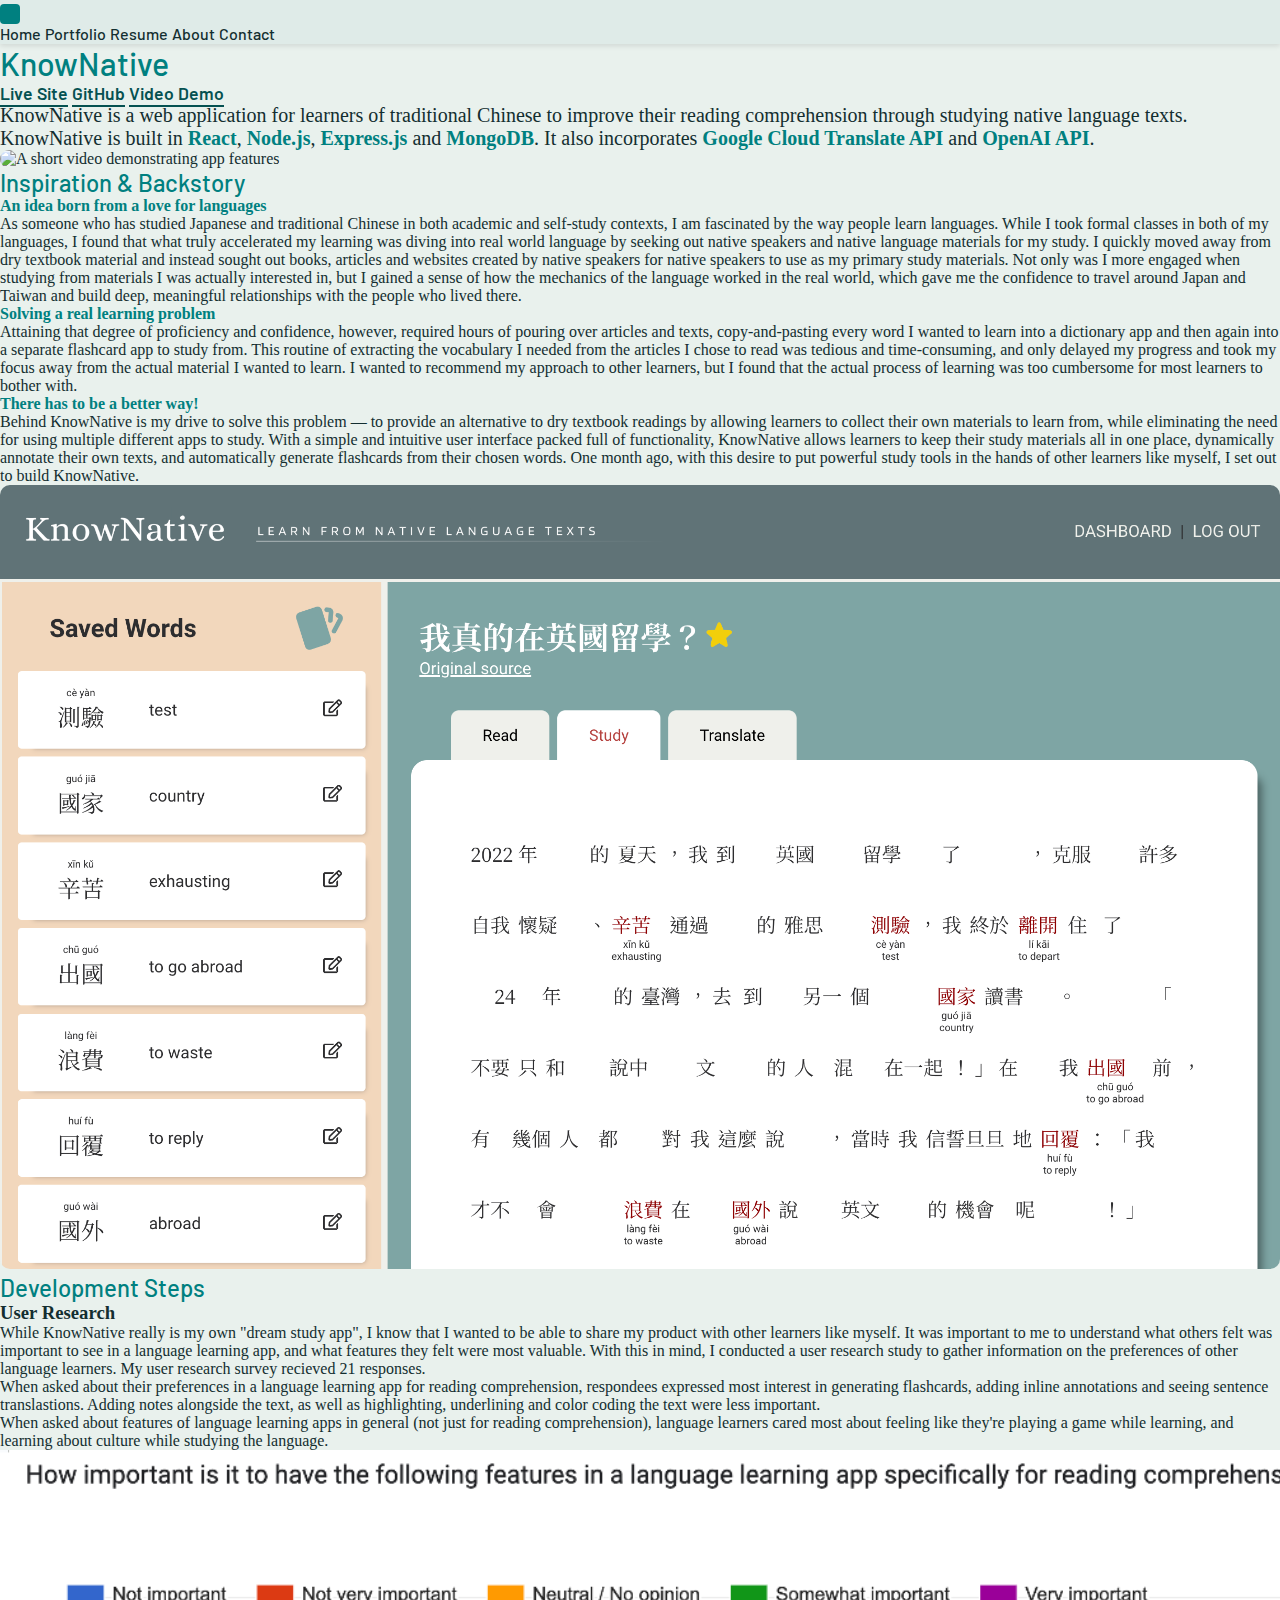
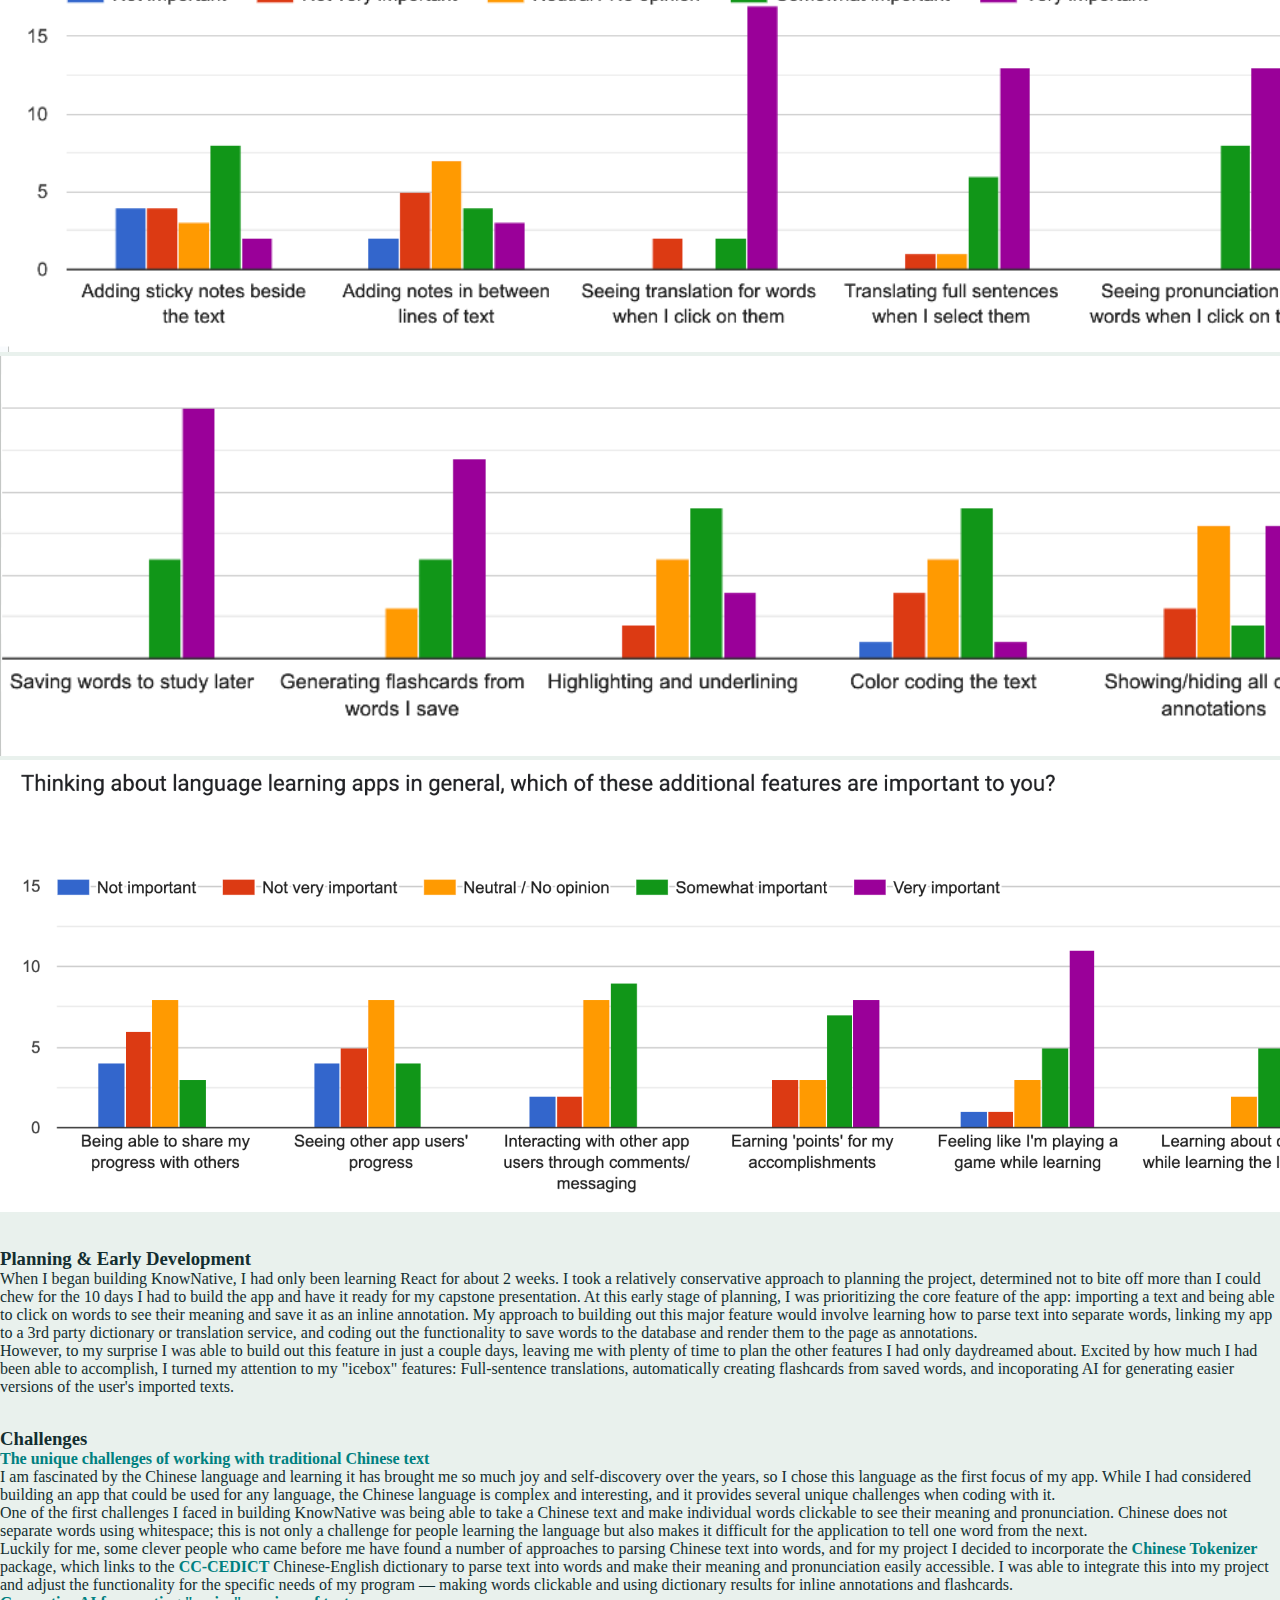
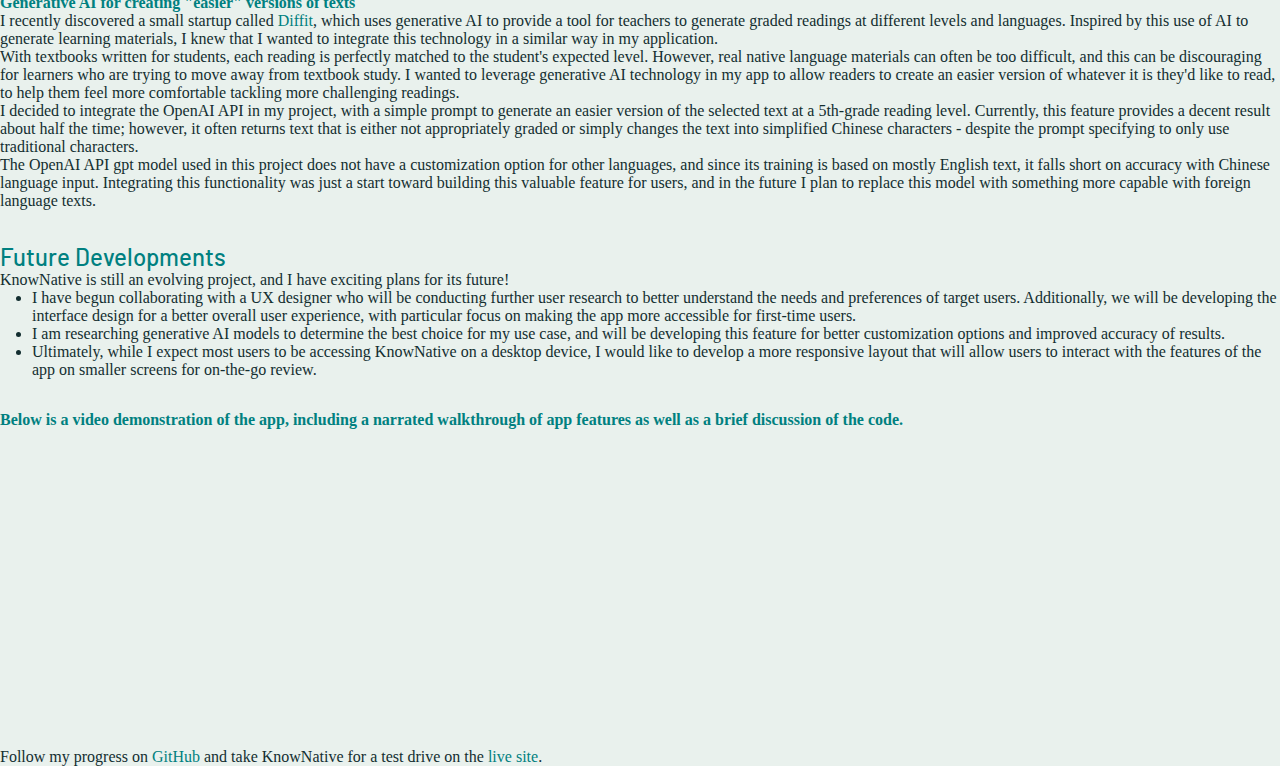
==== knownative.html @ 1bd037de "Add KnowNative page" ====
<!DOCTYPE html>
<html lang="en">
<head>
  <meta charset="UTF-8">
  <meta name="viewport" content="width=device-width, initial-scale=1.0">
  <title>KnowNative</title>
  <link href="https://cdn.jsdelivr.net/npm/bootstrap@5.3.2/dist/css/bootstrap.min.css" rel="stylesheet" integrity="sha384-T3c6CoIi6uLrA9TneNEoa7RxnatzjcDSCmG1MXxSR1GAsXEV/Dwwykc2MPK8M2HN" crossorigin="anonymous">
  <link rel="preconnect" href="https://fonts.googleapis.com">
  <link rel="preconnect" href="https://fonts.gstatic.com" crossorigin>
  <link href="https://fonts.googleapis.com/css2?family=Barlow:ital,wght@0,100;0,200;0,300;0,400;0,500;0,600;0,700;0,800;0,900;1,100;1,200;1,300;1,400;1,500;1,600;1,700;1,800;1,900&display=swap" rel="stylesheet">
  <link rel="stylesheet" href="./styles.css">
  <script defer src="./main.js"></script>

</head>
<body id="top">
  <header>
    <nav class="navbar navbar-expand-md fixed-top">
      <div class="container-fluid">
        <button class="navbar-toggler" type="button" data-bs-toggle="collapse" data-bs-target="#navbarNavAltMarkup" aria-controls="navbarNavAltMarkup" aria-expanded="false" aria-label="Toggle navigation">
          <span class="navbar-toggler-icon"></span>
        </button>
        <div class="collapse navbar-collapse" id="navbarNavAltMarkup">
          <div class="navbar-nav mx-auto">
            <a class="nav-link me-5 heading-font" aria-current="page" href="./index.html">Home</a>
            <a class="nav-link me-5 heading-font" href="./index.html#portfolio">Portfolio</a>
            <a class="nav-link me-5 heading-font" href="./index.html#resume">Resume</a>
            <a class="nav-link me-5 heading-font" href="./index.html#about">About</a>
            <a class="nav-link heading-font" href="./index.html#contact">Contact</a>
          </div>
        </div>
      </div>
    </nav>
  </header>
  <main>
    <section class="project-introduction">
      <div class="container">
        <h1 class="display-3 mb-4 mt-5 pt-5 heading-font">KnowNative</h1>
        <div class="d-flex flex-wrap my-2">
          <a href="https://knownative-730586de0f29.herokuapp.com/" target="_blank" class="portfolio-link heading-font me-4">Live Site</a>
          <a href="https://github.com/AbigailDawson/knownative" target="_blank" class="portfolio-link heading-font me-4">GitHub</a>
          <a href="https://www.youtube.com/watch?v=leRqMQnfa_4" target="_blank" class="portfolio-link heading-font">Video Demo</a>
        </div>
        <p class="lead mt-4">KnowNative is a web application for learners of traditional Chinese to improve their reading comprehension through studying native language texts. KnowNative is built in <span class="accent">React</span>, <span class="accent">Node.js</span>, <span class="accent">Express.js</span> and <span class="accent">MongoDB</span>. It also incorporates <span class="accent">Google Cloud Translate API</span> and <span class="accent">OpenAI API</span>.</p>
        <img src="./assets/kn-runthru.gif" alt="A short video demonstrating app features" class="img-fluid my-4">
      </div>
    </section>
    <section class="inspiration-backstory">
      <div class="container">
        <h2 class="display-4 mb-4 heading-font">Inspiration & Backstory</h2>
        <p><span class="accent">An idea born from a love for languages</span></p>
        <p>As someone who has studied Japanese and traditional Chinese in both academic and self-study contexts, I am fascinated by the way people learn languages. While I took formal classes in both of my languages, I found that what truly accelerated my learning was diving into real world language by seeking out native speakers and native language materials for my study. I quickly moved away from dry textbook material and instead sought out books, articles and websites created by native speakers for native speakers to use as my primary study materials. Not only was I more engaged when studying from materials I was actually interested in, but I gained a sense of how the mechanics of the language worked in the real world, which gave me the confidence to travel around Japan and Taiwan and build deep, meaningful relationships with the people who lived there.</p>
        <p><span class="accent">Solving a real learning problem</span></p>
        <p>Attaining that degree of proficiency and confidence, however, required hours of pouring over articles and texts, copy-and-pasting every word I wanted to learn into a dictionary app and then again into a separate flashcard app to study from. This routine of extracting the vocabulary I needed from the articles I chose to read was tedious and time-consuming, and only delayed my progress and took my focus away from the actual material I wanted to learn. I wanted to recommend my approach to other learners, but I found that the actual process of learning was too cumbersome for most learners to bother with.</p>
        <p><span class="accent">There has to be a better way!</span></p>
        <p>Behind KnowNative is my drive to solve this problem — to provide an alternative to dry textbook readings by allowing learners to collect their own materials to learn from, while eliminating the need for using multiple different apps to study. With a simple and intuitive user interface packed full of functionality, KnowNative allows learners to keep their study materials all in one place, dynamically annotate their own texts, and automatically generate flashcards from their chosen words. One month ago, with this desire to put powerful study tools in the hands of other learners like myself, I set out to build KnowNative.</p>
        <img src="./assets/kn-ss.png" alt="Inspiration Image" class="img-fluid mb-4">
      </div>
    </section>
  
    <section class="development-steps">
      <div class="container">
        <h2 class="display-4 mb-4 heading-font">Development Steps</h2>
        <div class="step">
          <h3>User Research</h3>
          <p>While KnowNative really is my own "dream study app", I know that I wanted to be able to share my product with other learners like myself. It was important to me to understand what others felt was important to see in a language learning app, and what features they felt were most valuable. With this in mind, I conducted a user research study to gather information on the preferences of other language learners. My user research survey recieved 21 responses.</p>
          <p>When asked about their preferences in a language learning app for reading comprehension, respondees expressed most interest in generating flashcards, adding inline annotations and seeing sentence translastions. Adding notes alongside the text, as well as highlighting, underlining and color coding the text were less important.</p>
          <p>When asked about features of language learning apps in general (not just for reading comprehension), language learners cared most about feeling like they're playing a game while learning, and learning about culture while studying the language.</p>
          <img src="./assets/chart1.png" alt="Inspiration Image" class="img-fluid mb-4">
          <img src="./assets/chart2.png" alt="Inspiration Image" class="img-fluid mb-4">
          <img src="./assets/chart3.png" alt="Inspiration Image" class="img-fluid mb-4">
        </div>
        <div class="step">
          <h3>Planning & Early Development</h3>
          <p>When I began building KnowNative, I had only been learning React for about 2 weeks. I took a relatively conservative approach to planning the project, determined not to bite off more than I could chew for the 10 days I had to build the app and have it ready for my capstone presentation. At this early stage of planning, I was prioritizing the core feature of the app: importing a text and being able to click on words to see their meaning and save it as an inline annotation. My approach to building out this major feature would involve learning how to parse text into separate words, linking my app to a 3rd party dictionary or translation service, and coding out the functionality to save words to the database and render them to the page as annotations.</p>
          <p>However, to my surprise I was able to build out this feature in just a couple days, leaving me with plenty of time to plan the other features I had only daydreamed about. Excited by how much I had been able to accomplish, I turned my attention to my "icebox" features: Full-sentence translations, automatically creating flashcards from saved words, and incoporating AI for generating easier versions of the user's imported texts.</p>
        </div>
        <div class="step">
          <h3>Challenges</h3>
          <p><span class="accent">The unique challenges of working with traditional Chinese text</span></p>
          <p>I am fascinated by the Chinese language and learning it has brought me so much joy and self-discovery over the years, so I chose this language as the first focus of my app. While I had considered building an app that could be used for any language, the Chinese language is complex and interesting, and it provides several unique challenges when coding with it.</p>
          <p>One of the first challenges I faced in building KnowNative was being able to take a Chinese text and make individual words clickable to see their meaning and pronunciation. Chinese does not separate words using whitespace; this is not only a challenge for people learning the language but also makes it difficult for the application to tell one word from the next.</p>
          <p>Luckily for me, some clever people who came before me have found a number of approaches to parsing Chinese text into words, and for my project I decided to incorporate the <a href="https://github.com/yishn/chinese-tokenizer"><span class="accent">Chinese Tokenizer</span></a> package, which links to the <a href="https://cc-cedict.org/editor/editor.php"><span class="accent">CC-CEDICT</span></a> Chinese-English dictionary to parse text into words and make their meaning and pronunciation easily accessible. I was able to integrate this into my project and adjust the functionality for the specific needs of my program — making words clickable and using dictionary results for inline annotations and flashcards.</p>
          <p><span class="accent">Generative AI for creating "easier" versions of texts</span></p>
          <p>I recently discovered a small startup called <a href="https://beta.diffit.me/#topic">Diffit</a>, which uses generative AI to provide a tool for teachers to generate graded readings at different  levels and languages. Inspired by this use of AI to generate learning materials, I knew that I wanted to integrate this technology in a similar way in my application. 
          <p>With textbooks written for students, each reading is perfectly matched to the student's expected level. However, real native language materials can often be too difficult, and this can be discouraging for learners who are trying to move away from textbook study. I wanted to leverage generative AI technology in my app to allow readers to create an easier version of whatever it is they'd like to read, to help them feel more comfortable tackling more challenging readings.</p>
          <p>I decided to integrate the OpenAI API in my project, with a simple prompt to generate an easier version of the selected text at a 5th-grade reading level. Currently, this feature provides a decent result about half the time; however, it often returns text that is either not appropriately graded or simply changes the text into simplified Chinese characters - despite the prompt specifying to only use traditional characters.</p>
          <p>The OpenAI API gpt model used in this project does not have a customization option for other languages, and since its training is based on mostly English text, it falls short on accuracy with Chinese language input. Integrating this functionality was just a start toward building this valuable feature for users, and in the future I plan to replace this model with something more capable with foreign language texts.</p>
        </div>
      </div>
    </section>
  
    <section class="future-developments">
      <div class="container">
        <h2 class="display-4 mb-4 heading-font">Future Developments</h2>
        <p>KnowNative is still an evolving project, and I have exciting plans for its future!</p>
        <ul>
          <li>I have begun collaborating with a UX designer who will be conducting further user research to better understand the needs and preferences of target users. Additionally, we will be developing the interface design for a better overall user experience, with particular focus on making the app more accessible for first-time users.</li>
          <li>I am researching generative AI models to determine the best choice for my use case, and will be developing this feature for better customization options and improved accuracy of results.</li>
          <li>Ultimately, while I expect most users to be accessing KnowNative on a desktop device, I would like to develop a more responsive layout that will allow users to interact with the features of the app on smaller screens for on-the-go review.</li>
        </ul>
        <div class="video-demo">
          <p><span class="accent">Below is a video demonstration of the app, including a narrated walkthrough of app features as well as a brief discussion of the code.</span></p>
          <iframe width="560" height="315" src="https://www.youtube.com/embed/leRqMQnfa_4?si=yg1Haw7q2U61CNLZ" title="YouTube video player" frameborder="0" allow="accelerometer; autoplay; clipboard-write; encrypted-media; gyroscope; picture-in-picture; web-share" allowfullscreen></iframe>        
        </div>

        <p>Follow my progress on <a href="https://github.com/AbigailDawson/knownative" target="_blank">GitHub</a> and take KnowNative for a test drive on the <a href="https://knownative-730586de0f29.herokuapp.com/" target="_blank">live site</a>.</p>
      </div>
    </section>
  </main>
  <script src="https://cdn.jsdelivr.net/npm/@popperjs/core@2.11.8/dist/umd/popper.min.js" integrity="sha384-I7E8VVD/ismYTF4hNIPjVp/Zjvgyol6VFvRkX/vR+Vc4jQkC+hVqc2pM8ODewa9r" crossorigin="anonymous"></script>
  <script src="https://cdn.jsdelivr.net/npm/bootstrap@5.3.2/dist/js/bootstrap.min.js" integrity="sha384-BBtl+eGJRgqQAUMxJ7pMwbEyER4l1g+O15P+16Ep7Q9Q+zqX6gSbd85u4mG4QzX+" crossorigin="anonymous"></script>
</body>
</html>
---- styles.css ----
* {
  box-sizing: border-box;
  margin: 0;
  padding: 0;
}

:root {
  --bg: #e9f1ed;
  --text: #132e30;
  --accent: #008080;
  --btn-text: #C7D1CC;
  --btn: #055151;
  --section1: #d1e3e6;
  --section2: #dfebe8;
  --light: #ecf2f1;
}

body .featured-project,
body .portfolio,
body .resume,
body .about {
  padding: 8vmin 0 16vmin 0;
}

a {
  text-decoration: none;
  color: var(--accent);
}

.heading-font {
  font-family: "Barlow", sans-serif;
  font-weight: 500;
  font-style: normal;
}

.accent {
  color: var(--accent);
  font-weight: 600;
}

body {
  background-color: var(--bg);
  color: var(--text);
}

.navbar {
  background-color: var(--section2);
  box-shadow: 0px 2px 5px rgba(0, 0, 0, 0.1);
}

.nav-link {
  color: var(--text);
  transition: color 200ms ease-in-out;
}

.navbar-nav .nav-link.active {
  color: var(--accent);
}

.navbar-nav .nav-link:hover {
  color: var(--accent);
}

/* hero section */

.hero {
  height: 100vh;
  margin-top: 16vmin;
}

.hero-btn {
  font-size: 1.5rem;
  border-bottom: 2px solid var(--btn);
  transition: transform 200ms ease-in-out;
}

.hero-btn:hover {
  transform: scaleX(1.1);
}

.bio-card {
  border: none;
}

.social-icons {
  border-top: 4px solid black;
  padding: 2vmin;
}

.social-icon {
  margin: 0;
  padding: 0;
  height: 10vmin;
  transition: transform 200ms ease-in-out;
}

.social-icon:hover {
  transform: scale(1.1);
}

.bio-text {
  text-align: left;
}

/* featured project section */

.featured-project,
.resume,
.contact {
  background-color: var(--section1);
}

.kn-btn {
  display: flex;
  align-items: center;
  justify-content: center;
  font-size: 1.4rem;
}

.portfolio-link {
  align-self: center;
  color: var(--btn);
  font-weight: 600;
  padding-bottom: .1vmin;
  font-size: 1.1rem;
  border-bottom: 2px solid var(--btn);
  transition: transform 200ms ease-in-out;
}

.portfolio-link:hover {
  transform: scaleX(1.1);
  border-bottom: 2px solid var(--accent);
}

.tech-tags {
  display: flex;
  flex-wrap: wrap;
  gap: 5px;
}

.tech-tag {
  background-color: #eee;
  box-shadow: 4px 5px 10px -9px rgba(0,0,0,0.75);
  border-radius: 3px;
  padding: 5px 8px;
  font-size: .8rem;
}

/* portfolio section */

.portfolio,
.about {
  background-color: var(--section2);
}

.portfolio-card {
  position: relative;
  overflow: hidden;
  box-shadow: 4px 4px 11px -8px rgba(0,0,0,0.9);
  border: none;
  transition: transform 0.3s ease-in-out;
}

.portfolio-card:hover {
  transform: scale(1.05);
  cursor: pointer
}

.portfolio-card img {
  transition: transform 0.3s ease-in-out;
}

/* .portfolio-card:hover img, 
.portfolio-card:hover .card-body {
  filter: brightness(30%);
}

.overlay {
  position: absolute;
  top: 50%;
  left: 50%;
  transform: translate(-50%, -50%);
  opacity: 0;
  transition: opacity 0.3s ease-in-out;
}

.see-more-btn {
  margin-bottom: 5vmin;
  font-size: 1.2rem;
  background-color: transparent;
  color: white;
  border: none;
  outline: none;
  border-radius: 8px;
}

.see-more-btn:hover {
  background-color: transparent;
}

.portfolio-card:hover .overlay {
  opacity: 1;
} */

.card-body {
  background-color: var(--light);
}

.card-body > h6 {
  font-size: 1.2rem;
  margin-bottom: 2vmin;
}

/* resume section */
.job-card {
  background-color: var(--light);
  border: 1px solid #dee2e6;
  border-radius: 8px;
  padding: 20px;
  margin-bottom: 20px;
}

.job-title {
  color: var(--btn);
  font-weight: bold;
}

.company-name {
  color: #495057;
}

.job-duration {
  color: #6c757d;
}

.job-description {
  margin-top: 10px;
}

/* about section */

.about-img {
  margin: 0 auto;
  width: 100%;
  height: 50vmin;
  object-fit: cover; 
  border-radius: 2rem;
  overflow: hidden; 
  max-width: 80%; 
}

.image-grid {
  display: grid;
  grid-template-columns: repeat(4, 1fr);
  gap: 10px;
}  

.image-grid img {
  width: 100%;
  height: auto;
  border-radius: 8px;
}

.sub-heading {
  color: var(--btn);
  font-size: 1.2rem;
  font-weight: bold;
  margin-top: 20px;
}

/* contact section */
.contact-section {
  display: flex;
  flex-direction: column;
  justify-content: flex-start;
  align-items: center;
  padding-left: 0;
  padding-right: 0;
}

.contact-links {
  margin-top: 20px;
}

.contact-links > a {
  color: var(--btn);
  font-size: 2.3vmin;
  transition: transform 200ms ease-in-out;
}

.contact-links > a:hover {
  font-size: 1.2rem;
  transform: scale(1.1);
}

/* contact form */
form {
  display: flex;
  flex-direction: column;
  text-align: left;
  width: 60%;
}

label {
  margin-bottom: 8px;
}

input, textarea {
  padding: 10px;
  margin-bottom: 20px;
  border: 1px solid #ccc;
  border-radius: 4px;
  font-size: 16px;
}

button {
  padding: 10px;
  background-color: #008080;
  color: #fff;
  border: none;
  border-radius: 4px;
  cursor: pointer;
  font-size: 16px;
}

button:hover {
  background-color: #006666;
}

/* md screens and up */
@media (min-width: 768px) {


  .social-icon {
    height: 8vmin;
  }

  .bio-img {
    width: 35vmin;
  }
}

/* knownative */
.display-3,
.display-4 {
  color: var(--accent);
}

.project-introduction img {
  border-radius: 10px;
  max-width: 100%;
}

.lead {
  font-size: 1.25rem;
}

.inspiration-backstory img {
  border-radius: 10px;
  max-width: 100%;
}

.development-steps .step {
  margin-bottom: 2rem;
}

.future-developments ul {
  list-style-type: disc;
  margin-left: 2rem;
}

.video-demo {
  margin-top: 2rem;
}

.btn {
  background-color: var(--btn);
  color: var(--btn-text);
  padding: 0.5rem 1rem;
  border-radius: 5px;
  transition: background-color 200ms ease-in-out;
}

.btn:hover {
  background-color: var(--accent);
}

/* sm screens */
@media (max-width: 768px) {

  .social-icons {
    border: none;
    position: absolute;
    right: 0;
    top: -7px;
  }

  .social-icon {
    height: 8vmin;
  }

  .bio-img {
    position: absolute;
    visibility: hidden;
  }
}

/* xs screens */
@media (max-width: 576px) {

}
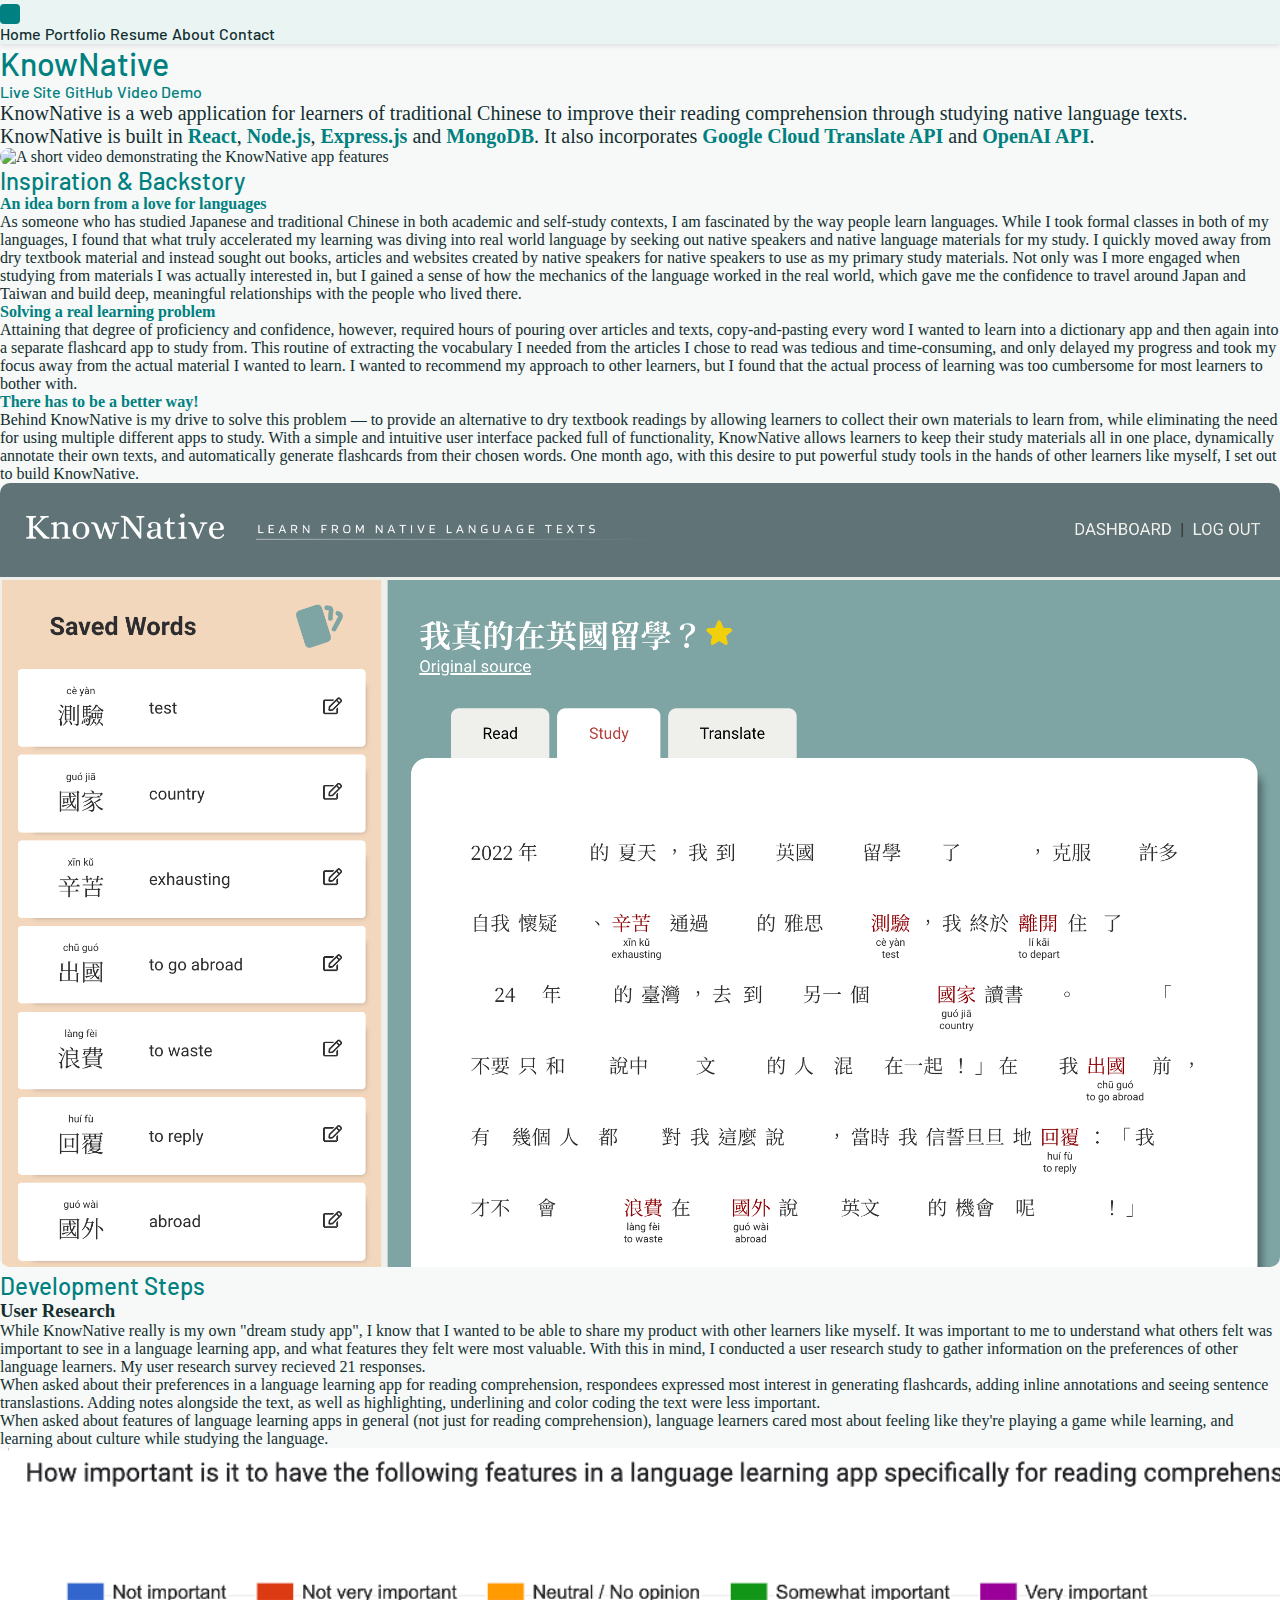
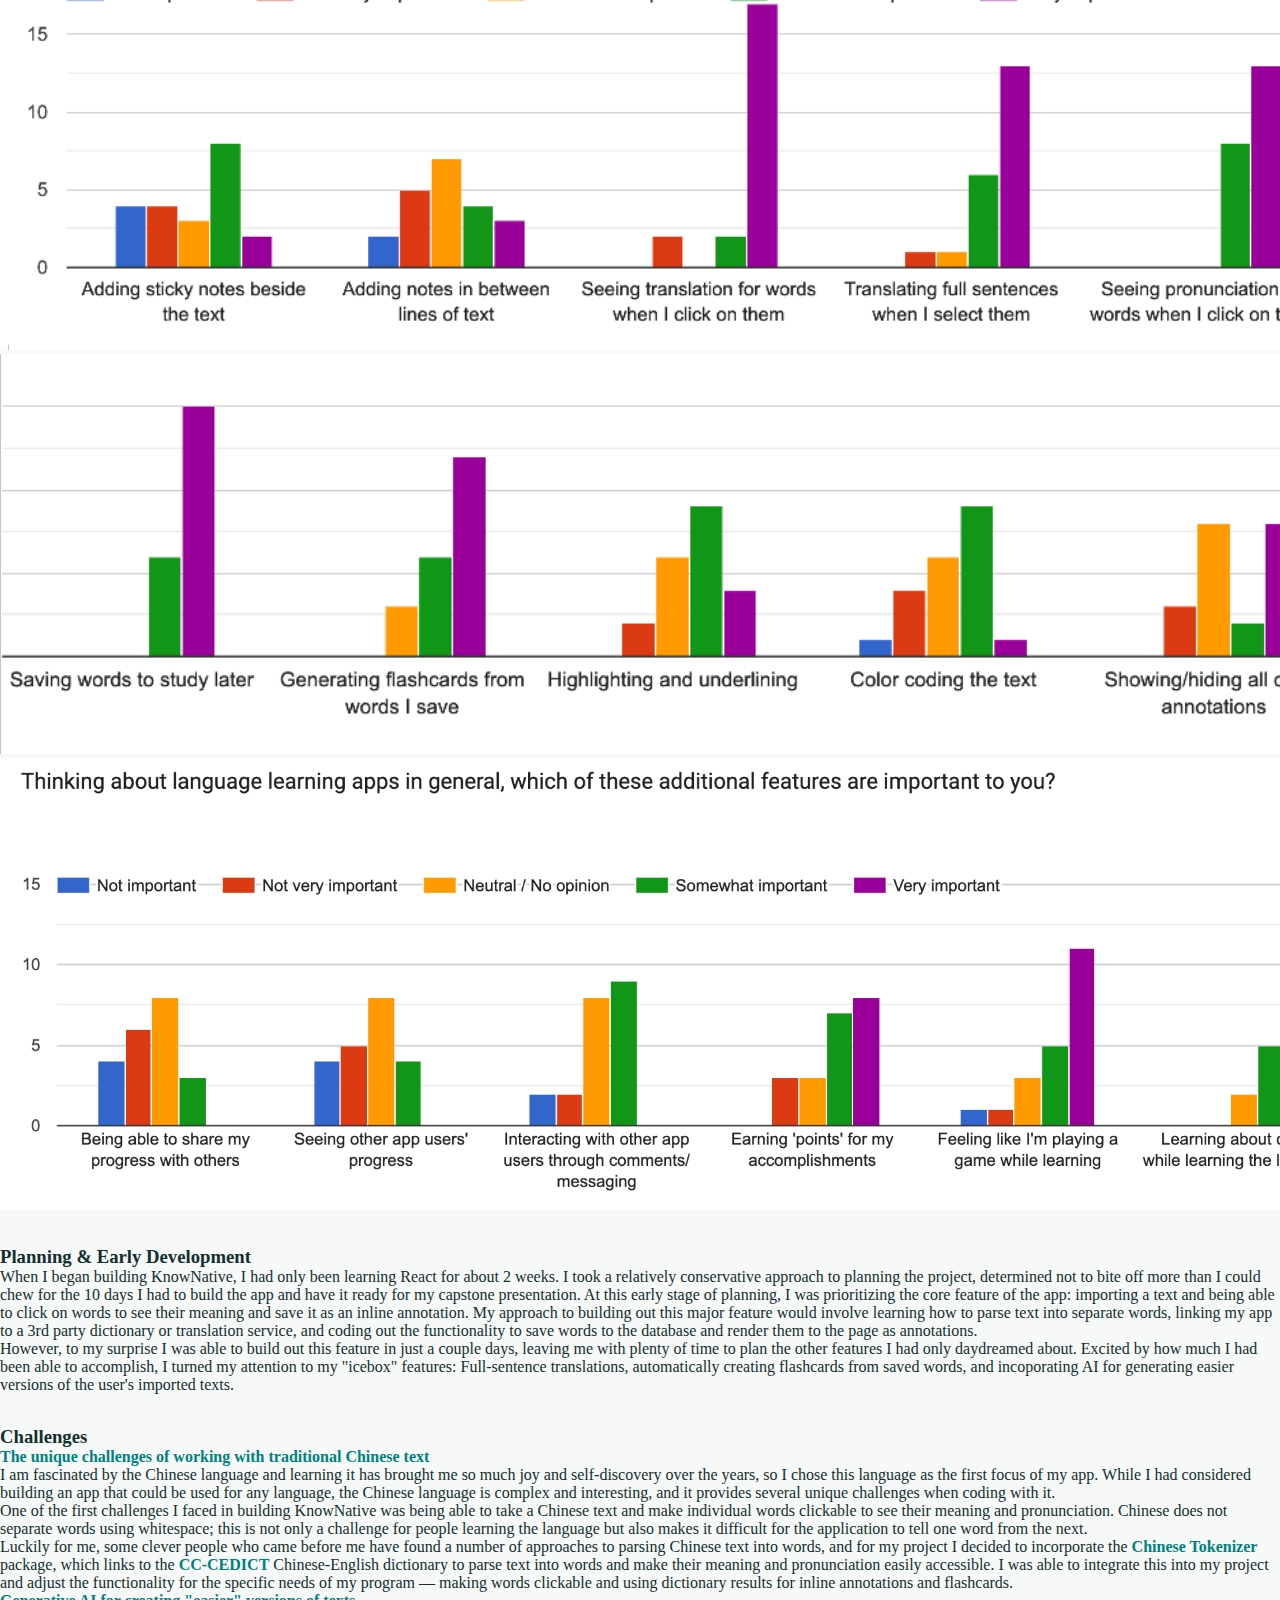
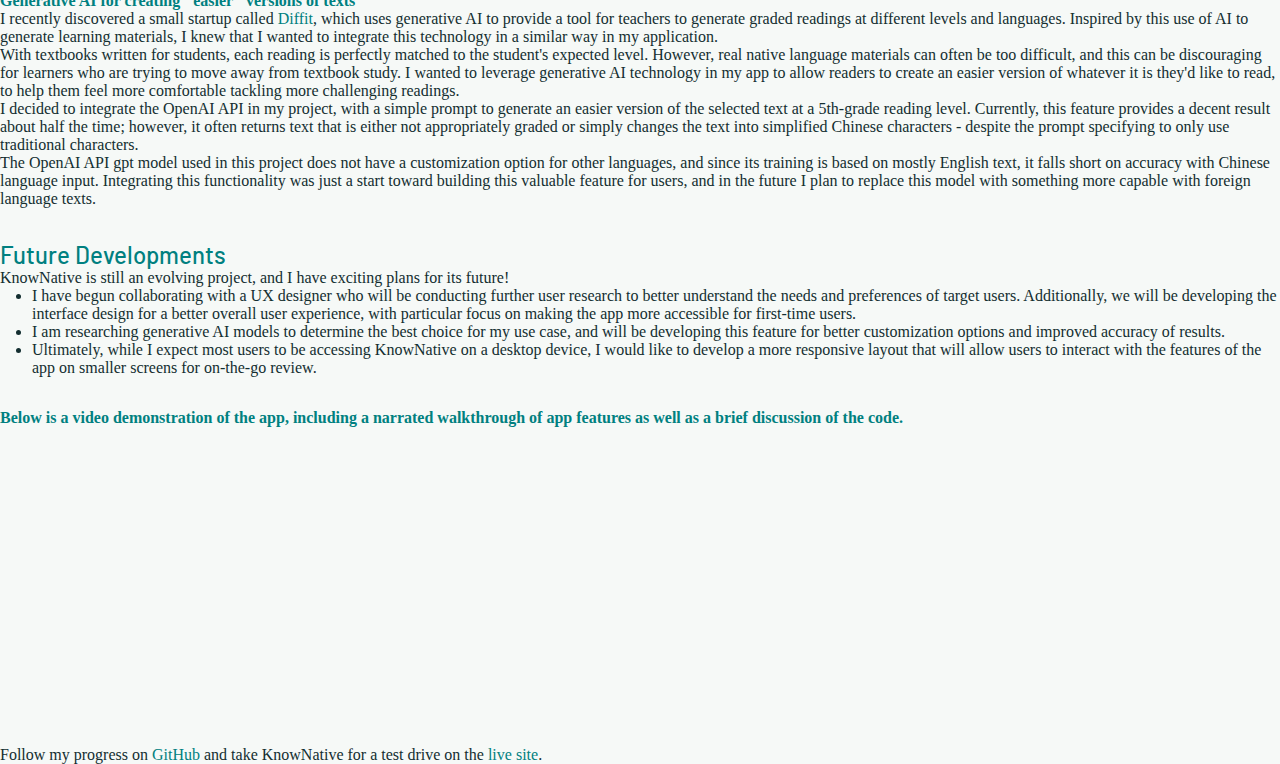
==== commit d16c6b97: "Add favicon, alt text on images and minor updates to text" ====
--- a/knownative.html
+++ b/knownative.html
@@ -41,7 +41,7 @@
           <a href="https://www.youtube.com/watch?v=leRqMQnfa_4" target="_blank" class="portfolio-link heading-font">Video Demo</a>
         </div>
         <p class="lead mt-4">KnowNative is a web application for learners of traditional Chinese to improve their reading comprehension through studying native language texts. KnowNative is built in <span class="accent">React</span>, <span class="accent">Node.js</span>, <span class="accent">Express.js</span> and <span class="accent">MongoDB</span>. It also incorporates <span class="accent">Google Cloud Translate API</span> and <span class="accent">OpenAI API</span>.</p>
-        <img src="./assets/kn-runthru.gif" alt="A short video demonstrating app features" class="img-fluid my-4">
+        <img src="./assets/kn-runthru.gif" alt="A short video demonstrating the KnowNative app features" class="img-fluid my-4">
       </div>
     </section>
     <section class="inspiration-backstory">
@@ -53,7 +53,7 @@
         <p>Attaining that degree of proficiency and confidence, however, required hours of pouring over articles and texts, copy-and-pasting every word I wanted to learn into a dictionary app and then again into a separate flashcard app to study from. This routine of extracting the vocabulary I needed from the articles I chose to read was tedious and time-consuming, and only delayed my progress and took my focus away from the actual material I wanted to learn. I wanted to recommend my approach to other learners, but I found that the actual process of learning was too cumbersome for most learners to bother with.</p>
         <p><span class="accent">There has to be a better way!</span></p>
         <p>Behind KnowNative is my drive to solve this problem — to provide an alternative to dry textbook readings by allowing learners to collect their own materials to learn from, while eliminating the need for using multiple different apps to study. With a simple and intuitive user interface packed full of functionality, KnowNative allows learners to keep their study materials all in one place, dynamically annotate their own texts, and automatically generate flashcards from their chosen words. One month ago, with this desire to put powerful study tools in the hands of other learners like myself, I set out to build KnowNative.</p>
-        <img src="./assets/kn-ss.png" alt="Inspiration Image" class="img-fluid mb-4">
+        <img src="./assets/kn-ss.png" alt="A screenshot of the KnowNative app" class="img-fluid mb-4">
       </div>
     </section>
   
@@ -65,9 +65,9 @@
           <p>While KnowNative really is my own "dream study app", I know that I wanted to be able to share my product with other learners like myself. It was important to me to understand what others felt was important to see in a language learning app, and what features they felt were most valuable. With this in mind, I conducted a user research study to gather information on the preferences of other language learners. My user research survey recieved 21 responses.</p>
           <p>When asked about their preferences in a language learning app for reading comprehension, respondees expressed most interest in generating flashcards, adding inline annotations and seeing sentence translastions. Adding notes alongside the text, as well as highlighting, underlining and color coding the text were less important.</p>
           <p>When asked about features of language learning apps in general (not just for reading comprehension), language learners cared most about feeling like they're playing a game while learning, and learning about culture while studying the language.</p>
-          <img src="./assets/chart1.png" alt="Inspiration Image" class="img-fluid mb-4">
-          <img src="./assets/chart2.png" alt="Inspiration Image" class="img-fluid mb-4">
-          <img src="./assets/chart3.png" alt="Inspiration Image" class="img-fluid mb-4">
+          <img src="./assets/chart1.png" alt="A screenshot showing graphs of results from the user research survey" class="img-fluid mb-4">
+          <img src="./assets/chart2.png" alt="A screenshot showing graphs of results from the user research survey" class="img-fluid mb-4">
+          <img src="./assets/chart3.png" alt="A screenshot showing graphs of results from the user research survey" class="img-fluid mb-4">
         </div>
         <div class="step">
           <h3>Planning & Early Development</h3>
--- a/styles.css
+++ b/styles.css
@@ -5,13 +5,13 @@
 }
 
 :root {
-  --bg: #e9f1ed;
+  --bg: #f6f9f7;
   --text: #132e30;
   --accent: #008080;
   --btn-text: #C7D1CC;
   --btn: #055151;
-  --section1: #d1e3e6;
-  --section2: #dfebe8;
+  --section1: #d5e5e7;
+  --section2: #eaf5f3;
   --light: #ecf2f1;
 }
 
@@ -44,6 +44,7 @@
 }
 
 .navbar {
+  z-index: 1;
   background-color: var(--section2);
   box-shadow: 0px 2px 5px rgba(0, 0, 0, 0.1);
 }
@@ -70,12 +71,23 @@
 
 .hero-btn {
   font-size: 1.5rem;
-  border-bottom: 2px solid var(--btn);
-  transition: transform 200ms ease-in-out;
+  padding: 10px 20px;
+  border: none;
+  background: linear-gradient(to bottom, var(--light), var(--section1));
+  box-shadow: 0 0 5px rgba(0, 0, 0, 0.3);
+  border-radius: 5px;
+  transition: all 200ms ease-in-out;
 }
 
 .hero-btn:hover {
-  transform: scaleX(1.1);
+  cursor: pointer;
+  transform: scale(1.05);
+  border-bottom: 5px solid var(--btn-highlight);
+}
+
+.bio-img {
+  border: 3px solid var(--accent);
+  border-radius: 50%;
 }
 
 .bio-card {
@@ -83,14 +95,13 @@
 }
 
 .social-icons {
-  border-top: 4px solid black;
   padding: 2vmin;
 }
 
 .social-icon {
   margin: 0;
   padding: 0;
-  height: 10vmin;
+  height: 12vmin;
   transition: transform 200ms ease-in-out;
 }
 
@@ -110,26 +121,22 @@
   background-color: var(--section1);
 }
 
-.kn-btn {
-  display: flex;
-  align-items: center;
-  justify-content: center;
-  font-size: 1.4rem;
-}
-
-.portfolio-link {
-  align-self: center;
-  color: var(--btn);
+.read-more-link {
+  color: var(--accent);
   font-weight: 600;
-  padding-bottom: .1vmin;
-  font-size: 1.1rem;
-  border-bottom: 2px solid var(--btn);
-  transition: transform 200ms ease-in-out;
-}
-
-.portfolio-link:hover {
-  transform: scaleX(1.1);
-  border-bottom: 2px solid var(--accent);
+  font-size: 1.2rem;
+  transition: color 200ms ease-in-out, transform 200ms ease-in-out;
+  text-decoration: underline;
+}
+
+.read-more-link:hover {
+  color: var(--btn);
+  transform: scale(1.03);
+}
+
+.portfolio-btn {
+  font-weight: 600;
+  font-size: 1rem;
 }
 
 .tech-tags {
@@ -139,7 +146,7 @@
 }
 
 .tech-tag {
-  background-color: #eee;
+  background-color: white;
   box-shadow: 4px 5px 10px -9px rgba(0,0,0,0.75);
   border-radius: 3px;
   padding: 5px 8px;
@@ -212,6 +219,15 @@
 }
 
 /* resume section */
+
+.download-btn {
+  transition: transform 200ms ease-in-out;
+}
+
+.download-btn:hover {
+  transform: scale(1.05);
+}
+
 .job-card {
   background-color: var(--light);
   border: 1px solid #dee2e6;
@@ -235,6 +251,36 @@
 
 .job-description {
   margin-top: 10px;
+}
+
+.education {
+  margin-top: 40px;
+}
+
+.education-title {
+  color: var(--btn);
+  font-weight: bold;
+}
+
+.education-card {
+  background-color: var(--light);
+  border: 1px solid #dee2e6;
+  border-radius: 8px;
+  padding: 20px;
+  margin-bottom: 20px;
+}
+
+.education-institution {
+  color: var(--btn);
+  font-weight: bold;
+}
+
+.education-duration {
+  color: #6c757d;
+}
+
+.education-degree {
+  color: #495057;
 }
 
 /* about section */
@@ -276,6 +322,7 @@
   align-items: center;
   padding-left: 0;
   padding-right: 0;
+  height: 85vh;
 }
 
 .contact-links {
@@ -328,7 +375,7 @@
 }
 
 /* md screens and up */
-@media (min-width: 768px) {
+@media (max-width: 1000px) {
 
 
   .social-icon {
@@ -338,7 +385,41 @@
   .bio-img {
     width: 35vmin;
   }
-}
+
+  .portfolio-btn {
+    font-size: .8rem;
+    padding: 1rem;
+  }
+}
+
+/* sm screens */
+@media (max-width: 768px) {
+
+  .social-icons {
+    border: none;
+    position: absolute;
+    right: 0;
+    top: -7px;
+    z-index: 2;
+  }
+
+  .social-icon {
+    height: 8vmin;
+  }
+
+  .bio-img {
+    position: absolute;
+    visibility: hidden;
+  }
+
+
+}
+
+/* xs screens */
+@media (max-width: 576px) {
+
+}
+
 
 /* knownative */
 .display-3,
@@ -385,29 +466,5 @@
   background-color: var(--accent);
 }
 
-/* sm screens */
-@media (max-width: 768px) {
-
-  .social-icons {
-    border: none;
-    position: absolute;
-    right: 0;
-    top: -7px;
-  }
-
-  .social-icon {
-    height: 8vmin;
-  }
-
-  .bio-img {
-    position: absolute;
-    visibility: hidden;
-  }
-}
-
-/* xs screens */
-@media (max-width: 576px) {
-
-}
 
   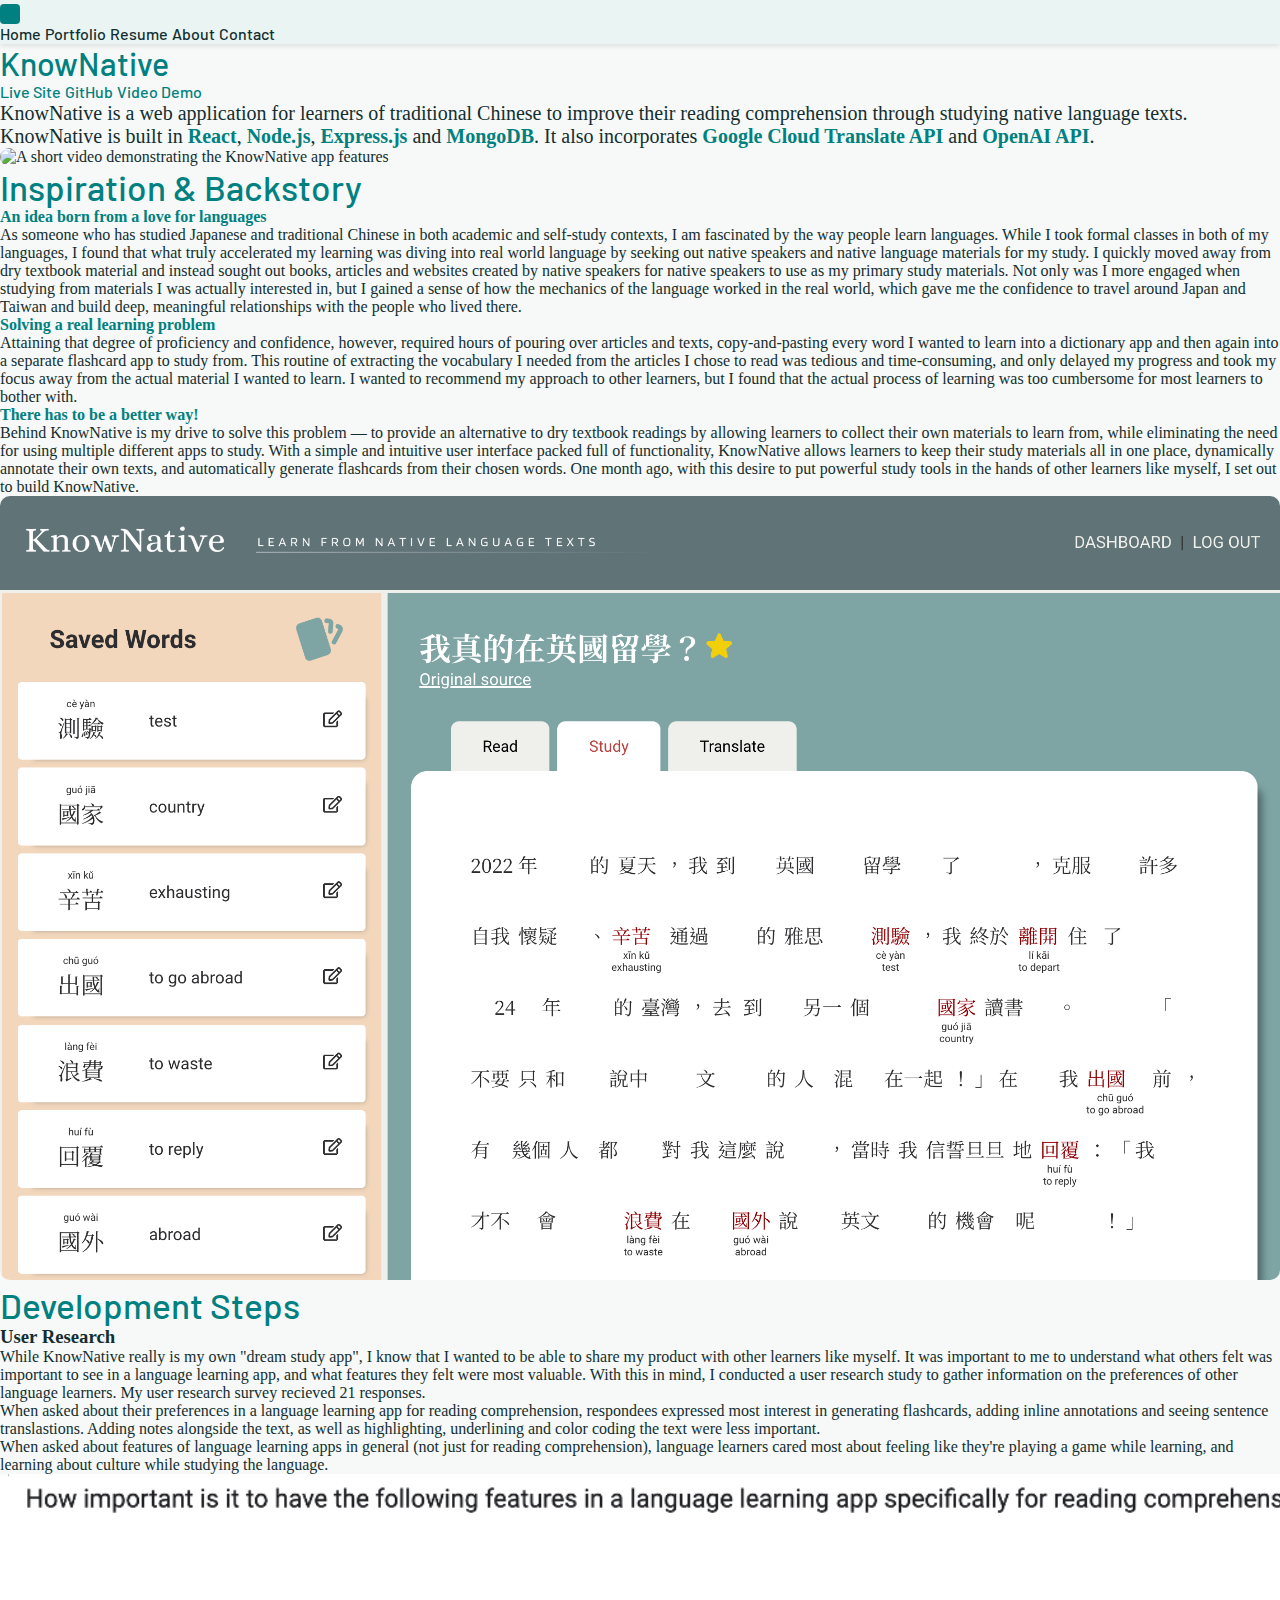
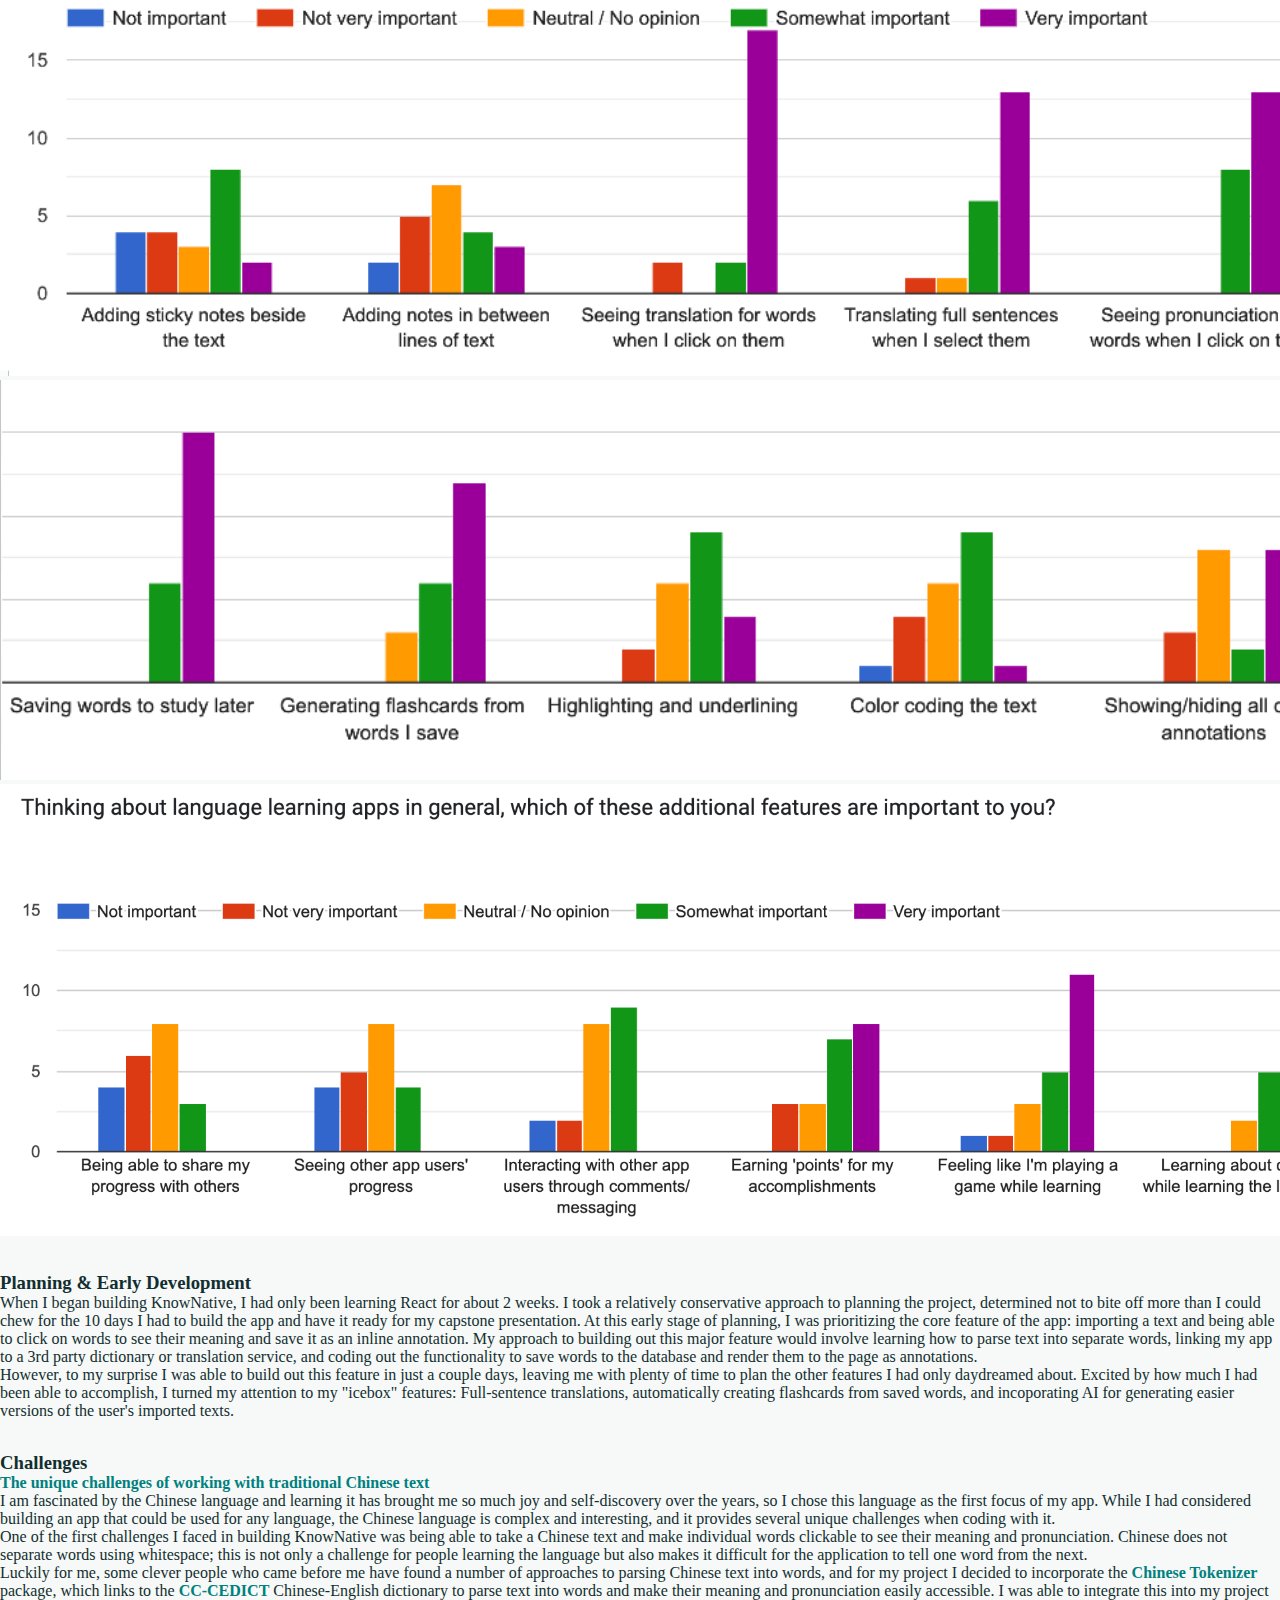
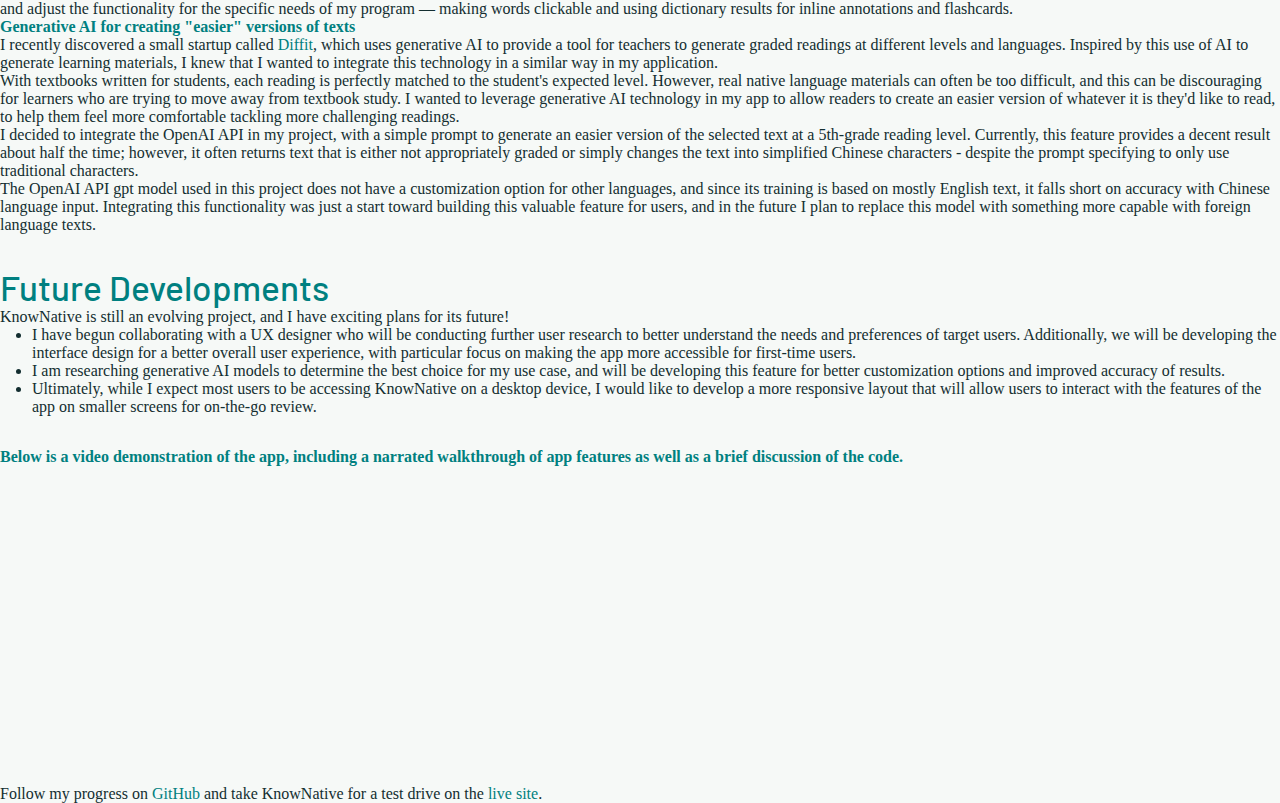
==== commit bb2f2a9a: "Improve consistency across heading font sizes and weights" ====
--- a/knownative.html
+++ b/knownative.html
@@ -103,7 +103,7 @@
           <iframe width="560" height="315" src="https://www.youtube.com/embed/leRqMQnfa_4?si=yg1Haw7q2U61CNLZ" title="YouTube video player" frameborder="0" allow="accelerometer; autoplay; clipboard-write; encrypted-media; gyroscope; picture-in-picture; web-share" allowfullscreen></iframe>        
         </div>
 
-        <p>Follow my progress on <a href="https://github.com/AbigailDawson/knownative" target="_blank">GitHub</a> and take KnowNative for a test drive on the <a href="https://knownative-730586de0f29.herokuapp.com/" target="_blank">live site</a>.</p>
+        <p class="mt-3 mb-5">Follow my progress on <a href="https://github.com/AbigailDawson/knownative" target="_blank">GitHub</a> and take KnowNative for a test drive on the <a href="https://knownative-730586de0f29.herokuapp.com/" target="_blank">live site</a>.</p>
       </div>
     </section>
   </main>
--- a/styles.css
+++ b/styles.css
@@ -33,6 +33,10 @@
   font-style: normal;
 }
 
+.display-4 {
+  font-size: 2.2rem;
+}
+
 .accent {
   color: var(--accent);
   font-weight: 600;
@@ -221,11 +225,9 @@
 /* resume section */
 
 .download-btn {
-  transition: transform 200ms ease-in-out;
-}
-
-.download-btn:hover {
-  transform: scale(1.05);
+  font-size: 1.2rem;
+  font-weight: 500;
+  padding: 8px 18px;
 }
 
 .job-card {
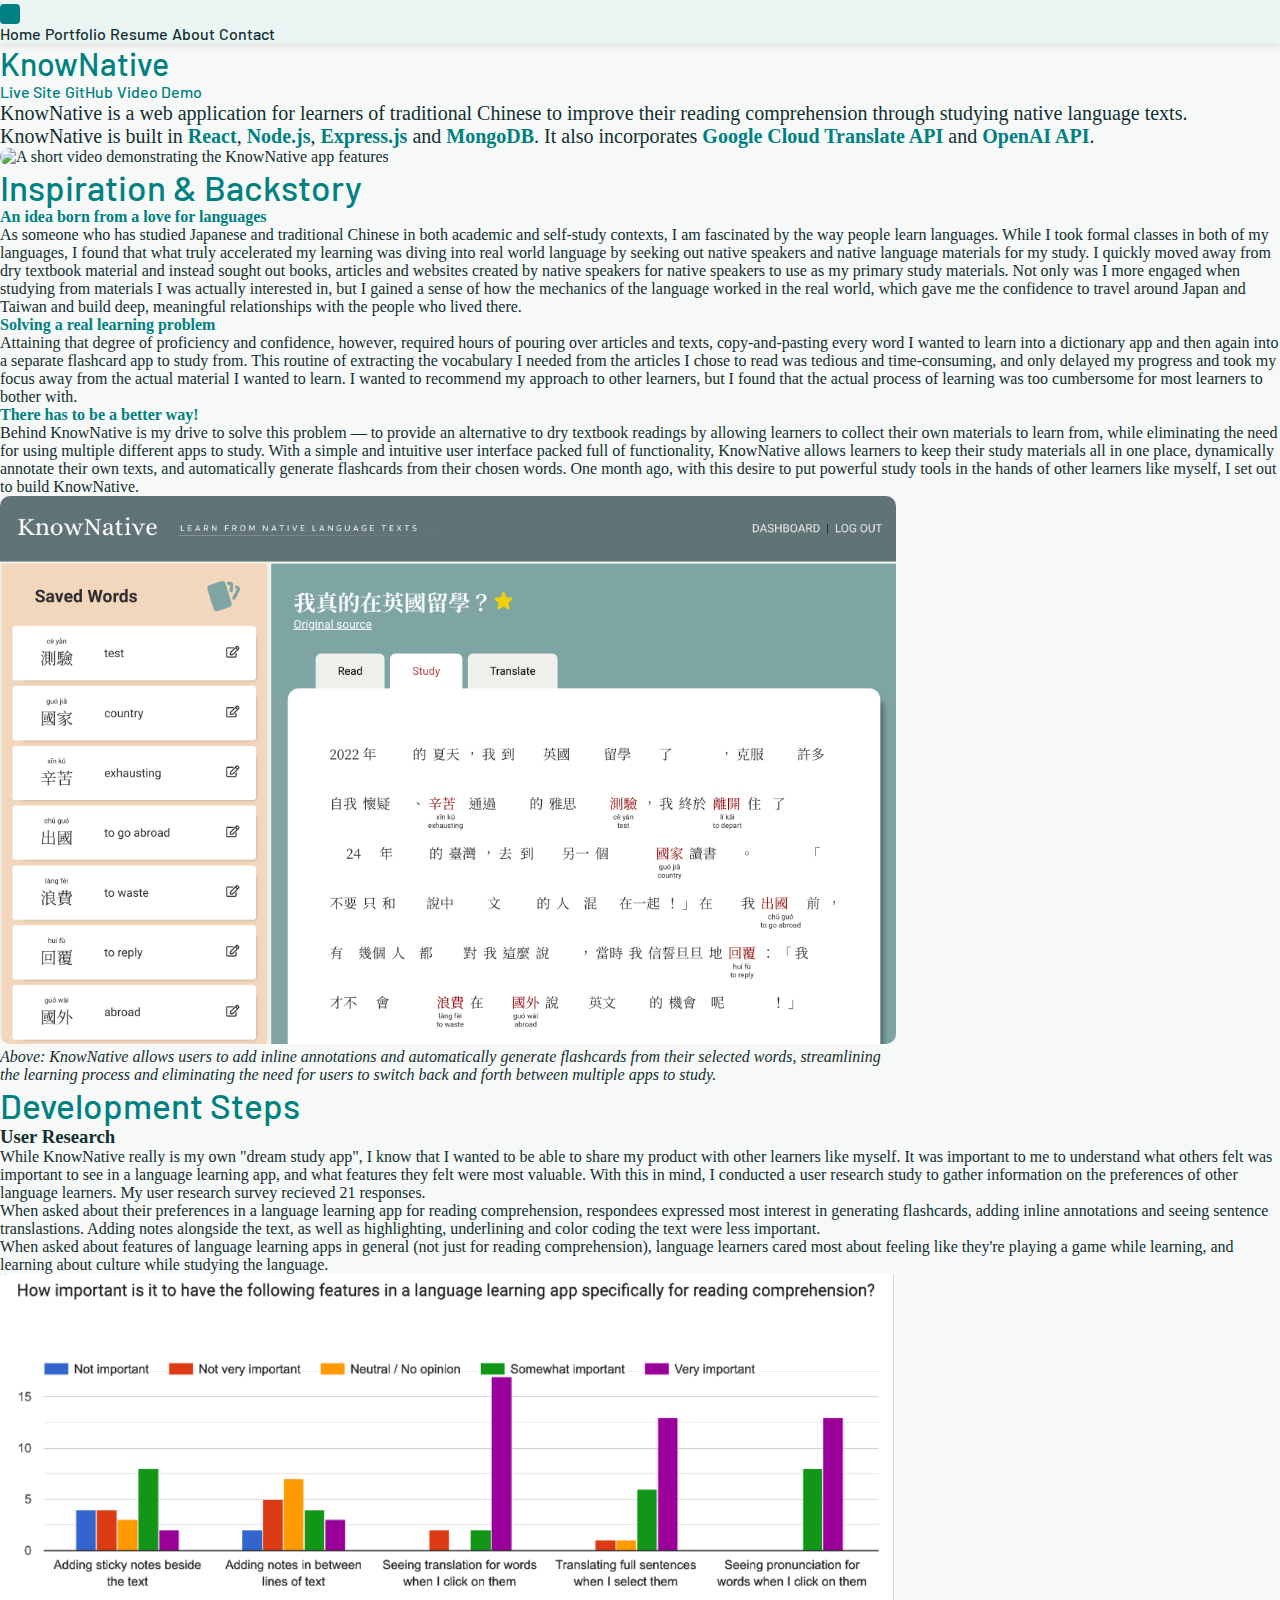
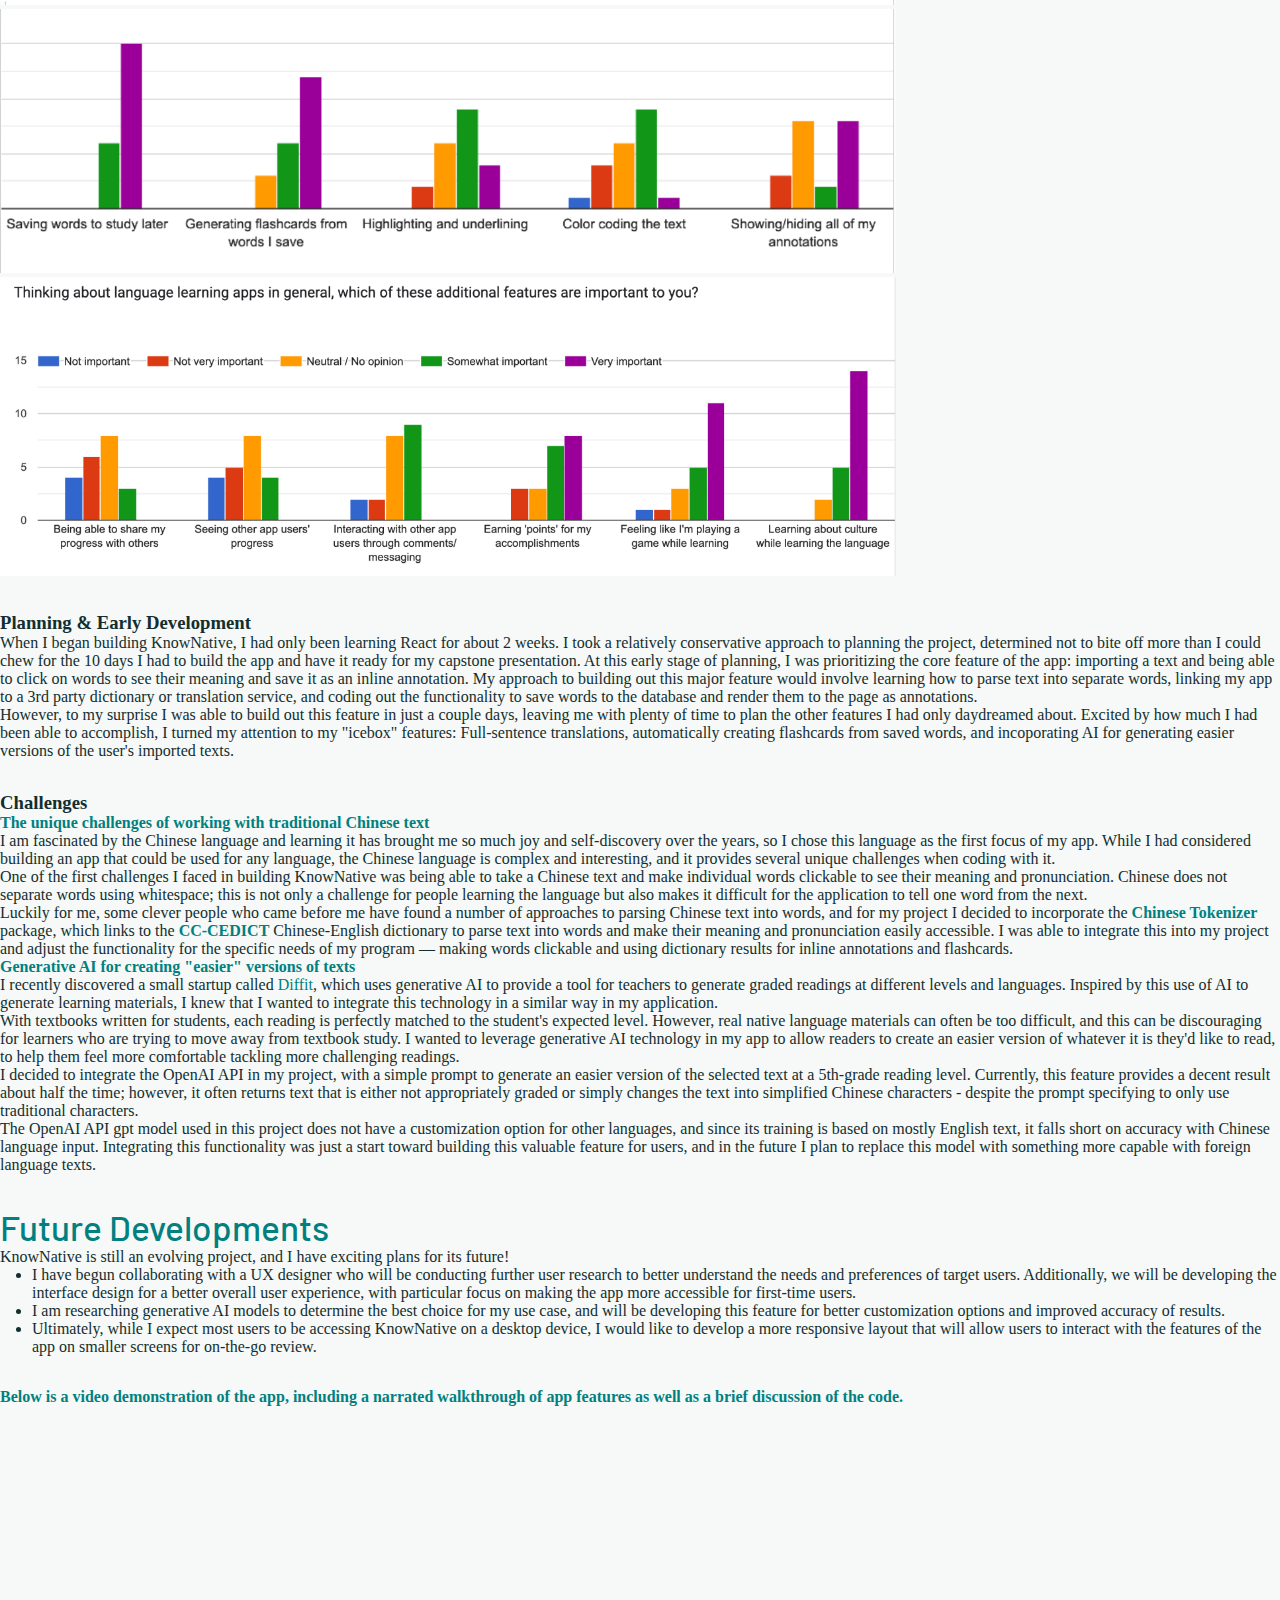
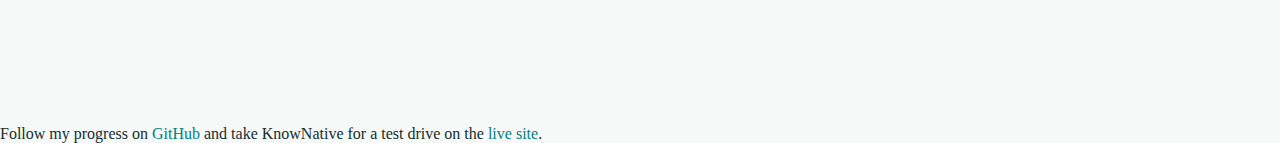
==== commit 7e9d834e: "Update sizes of images on KnowNative page; add caption below screenshot" ====
--- a/knownative.html
+++ b/knownative.html
@@ -41,7 +41,7 @@
           <a href="https://www.youtube.com/watch?v=leRqMQnfa_4" target="_blank" class="portfolio-link heading-font">Video Demo</a>
         </div>
         <p class="lead mt-4">KnowNative is a web application for learners of traditional Chinese to improve their reading comprehension through studying native language texts. KnowNative is built in <span class="accent">React</span>, <span class="accent">Node.js</span>, <span class="accent">Express.js</span> and <span class="accent">MongoDB</span>. It also incorporates <span class="accent">Google Cloud Translate API</span> and <span class="accent">OpenAI API</span>.</p>
-        <img src="./assets/kn-runthru.gif" alt="A short video demonstrating the KnowNative app features" class="img-fluid my-4">
+        <img src="./assets/kn-runthru.gif" alt="A short video demonstrating the KnowNative app features" class="img-fluid my-4 kn-runthru">
       </div>
     </section>
     <section class="inspiration-backstory">
@@ -53,7 +53,8 @@
         <p>Attaining that degree of proficiency and confidence, however, required hours of pouring over articles and texts, copy-and-pasting every word I wanted to learn into a dictionary app and then again into a separate flashcard app to study from. This routine of extracting the vocabulary I needed from the articles I chose to read was tedious and time-consuming, and only delayed my progress and took my focus away from the actual material I wanted to learn. I wanted to recommend my approach to other learners, but I found that the actual process of learning was too cumbersome for most learners to bother with.</p>
         <p><span class="accent">There has to be a better way!</span></p>
         <p>Behind KnowNative is my drive to solve this problem — to provide an alternative to dry textbook readings by allowing learners to collect their own materials to learn from, while eliminating the need for using multiple different apps to study. With a simple and intuitive user interface packed full of functionality, KnowNative allows learners to keep their study materials all in one place, dynamically annotate their own texts, and automatically generate flashcards from their chosen words. One month ago, with this desire to put powerful study tools in the hands of other learners like myself, I set out to build KnowNative.</p>
-        <img src="./assets/kn-ss.png" alt="A screenshot of the KnowNative app" class="img-fluid mb-4">
+        <img src="./assets/kn-ss.png" alt="A screenshot of the KnowNative app" class="img-fluid mb-4 kn-ss">
+        <p class="mb-4 kn-ss-caption"><i>Above: KnowNative allows users to add inline annotations and automatically generate flashcards from their selected words, streamlining the learning process and eliminating the need for users to switch back and forth between multiple apps to study.</i></p>
       </div>
     </section>
   
@@ -65,9 +66,9 @@
           <p>While KnowNative really is my own "dream study app", I know that I wanted to be able to share my product with other learners like myself. It was important to me to understand what others felt was important to see in a language learning app, and what features they felt were most valuable. With this in mind, I conducted a user research study to gather information on the preferences of other language learners. My user research survey recieved 21 responses.</p>
           <p>When asked about their preferences in a language learning app for reading comprehension, respondees expressed most interest in generating flashcards, adding inline annotations and seeing sentence translastions. Adding notes alongside the text, as well as highlighting, underlining and color coding the text were less important.</p>
           <p>When asked about features of language learning apps in general (not just for reading comprehension), language learners cared most about feeling like they're playing a game while learning, and learning about culture while studying the language.</p>
-          <img src="./assets/chart1.png" alt="A screenshot showing graphs of results from the user research survey" class="img-fluid mb-4">
-          <img src="./assets/chart2.png" alt="A screenshot showing graphs of results from the user research survey" class="img-fluid mb-4">
-          <img src="./assets/chart3.png" alt="A screenshot showing graphs of results from the user research survey" class="img-fluid mb-4">
+          <img src="./assets/chart1.png" alt="A screenshot showing graphs of results from the user research survey" class="img-fluid my-4 chart-img">
+          <img src="./assets/chart2.png" alt="A screenshot showing graphs of results from the user research survey" class="img-fluid mb-4 chart-img">
+          <img src="./assets/chart3.png" alt="A screenshot showing graphs of results from the user research survey" class="img-fluid mb-4 chart-img">
         </div>
         <div class="step">
           <h3>Planning & Early Development</h3>
@@ -107,7 +108,7 @@
       </div>
     </section>
   </main>
-  <script src="https://cdn.jsdelivr.net/npm/@popperjs/core@2.11.8/dist/umd/popper.min.js" integrity="sha384-I7E8VVD/ismYTF4hNIPjVp/Zjvgyol6VFvRkX/vR+Vc4jQkC+hVqc2pM8ODewa9r" crossorigin="anonymous"></script>
+  <script src="https://cdn.jsdelivr.net/npm/@popperjs/core@2.11.8/dist/umd/popper.min.js" integrity="sha384-I7E8VVD/ismYTF4hNIPjVp/Zjvgyol6VFvRkX/vR+Vc4jQkC+hVqc2pgiM8ODewa9r" crossorigin="anonymous"></script>
   <script src="https://cdn.jsdelivr.net/npm/bootstrap@5.3.2/dist/js/bootstrap.min.js" integrity="sha384-BBtl+eGJRgqQAUMxJ7pMwbEyER4l1g+O15P+16Ep7Q9Q+zqX6gSbd85u4mG4QzX+" crossorigin="anonymous"></script>
 </body>
 </html>
--- a/styles.css
+++ b/styles.css
@@ -90,8 +90,8 @@
 }
 
 .bio-img {
-  border: 3px solid var(--accent);
   border-radius: 50%;
+  box-shadow: 0 2px 6px rgba(0, 0, 0, 0.5);
 }
 
 .bio-card {
@@ -376,6 +376,14 @@
   background-color: #006666;
 }
 
+/* KnowNative */
+
+.kn-ss,
+.chart-img,
+.kn-ss-caption {
+  width: 70%;
+}
+
 /* md screens and up */
 @media (max-width: 1000px) {
 
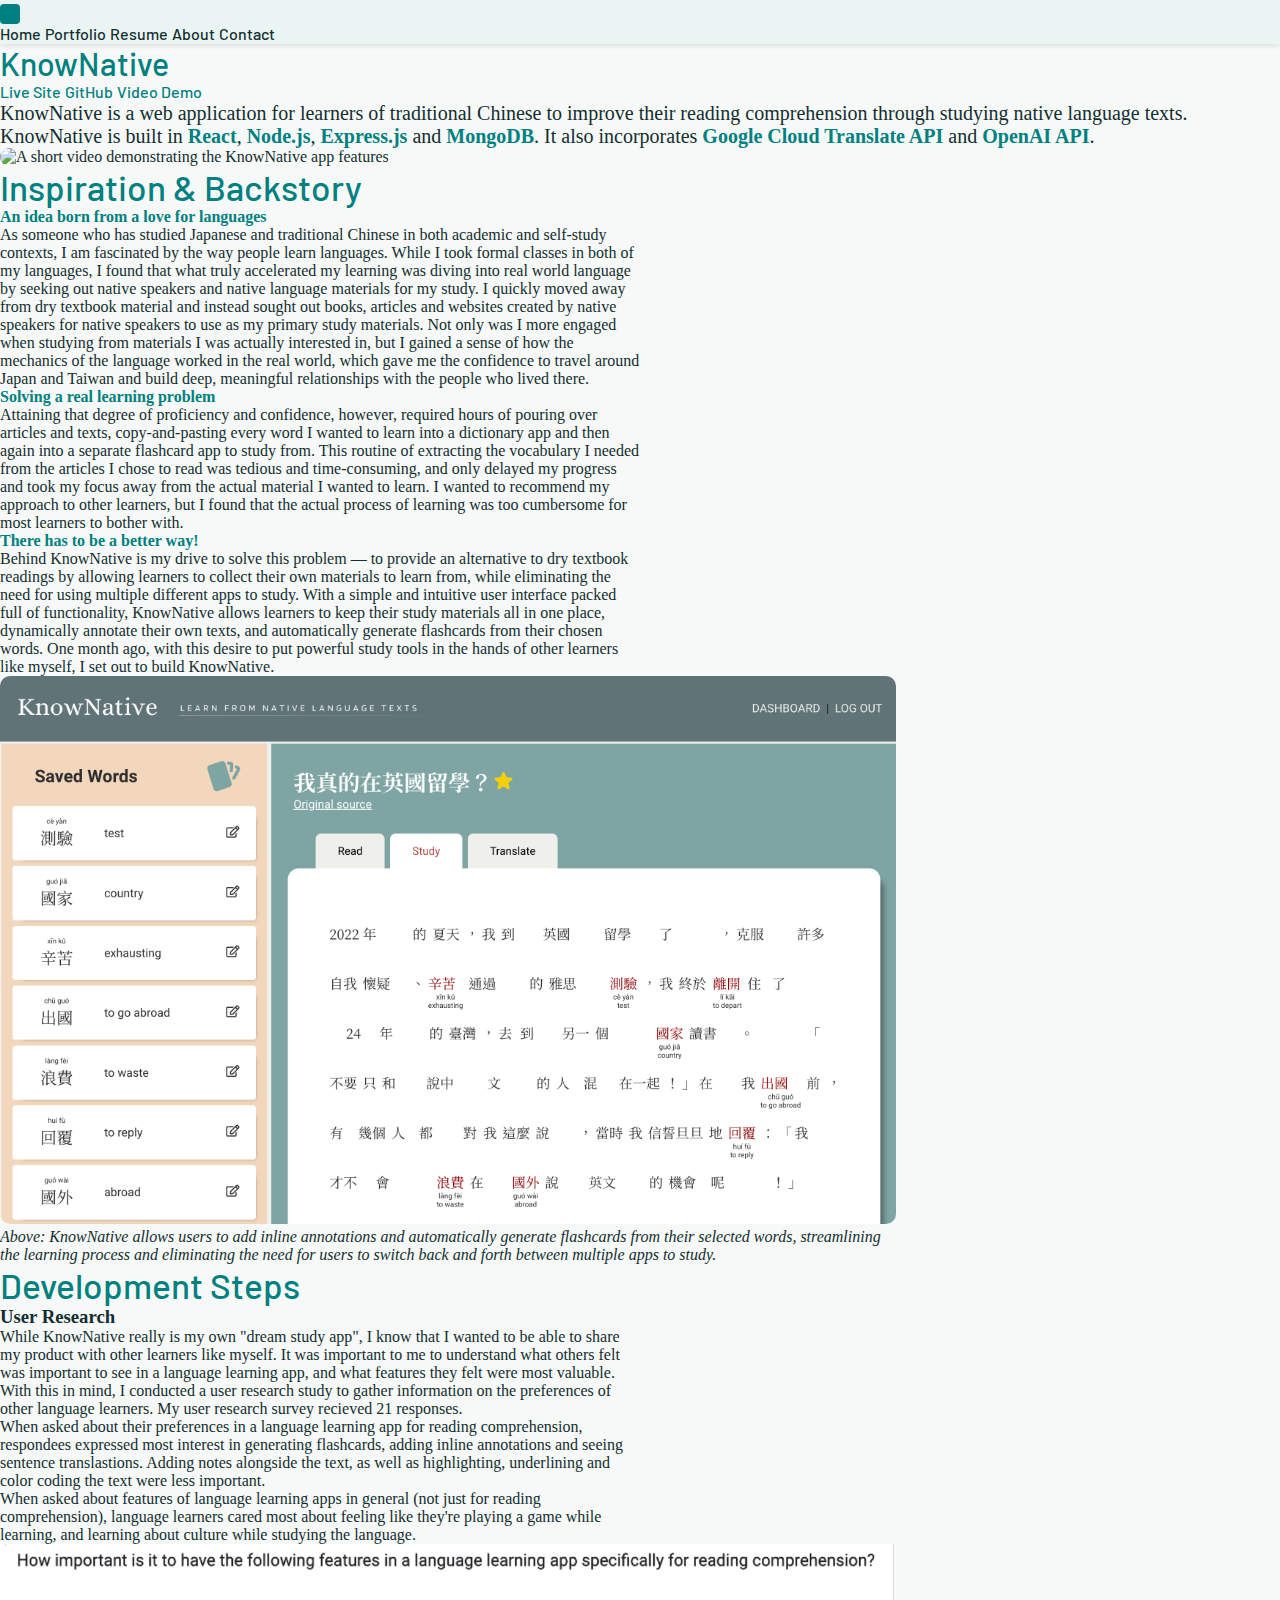
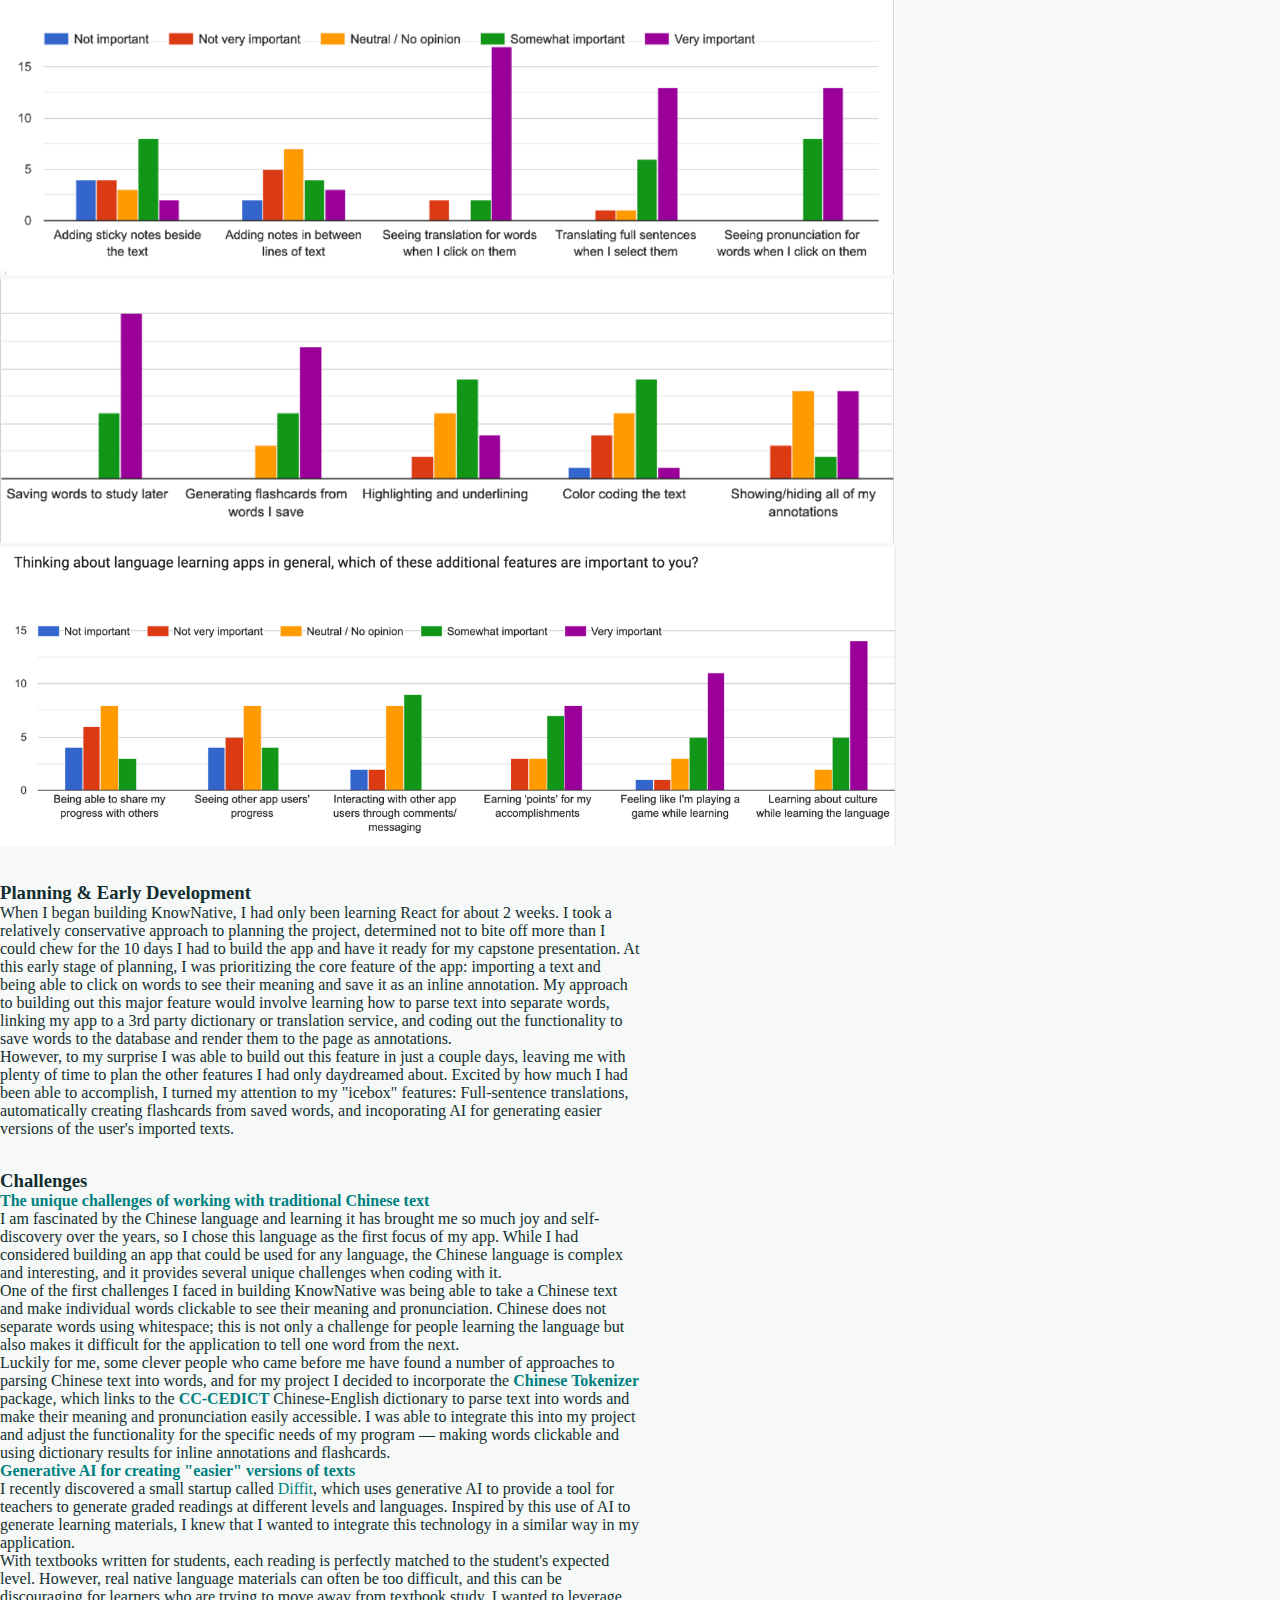
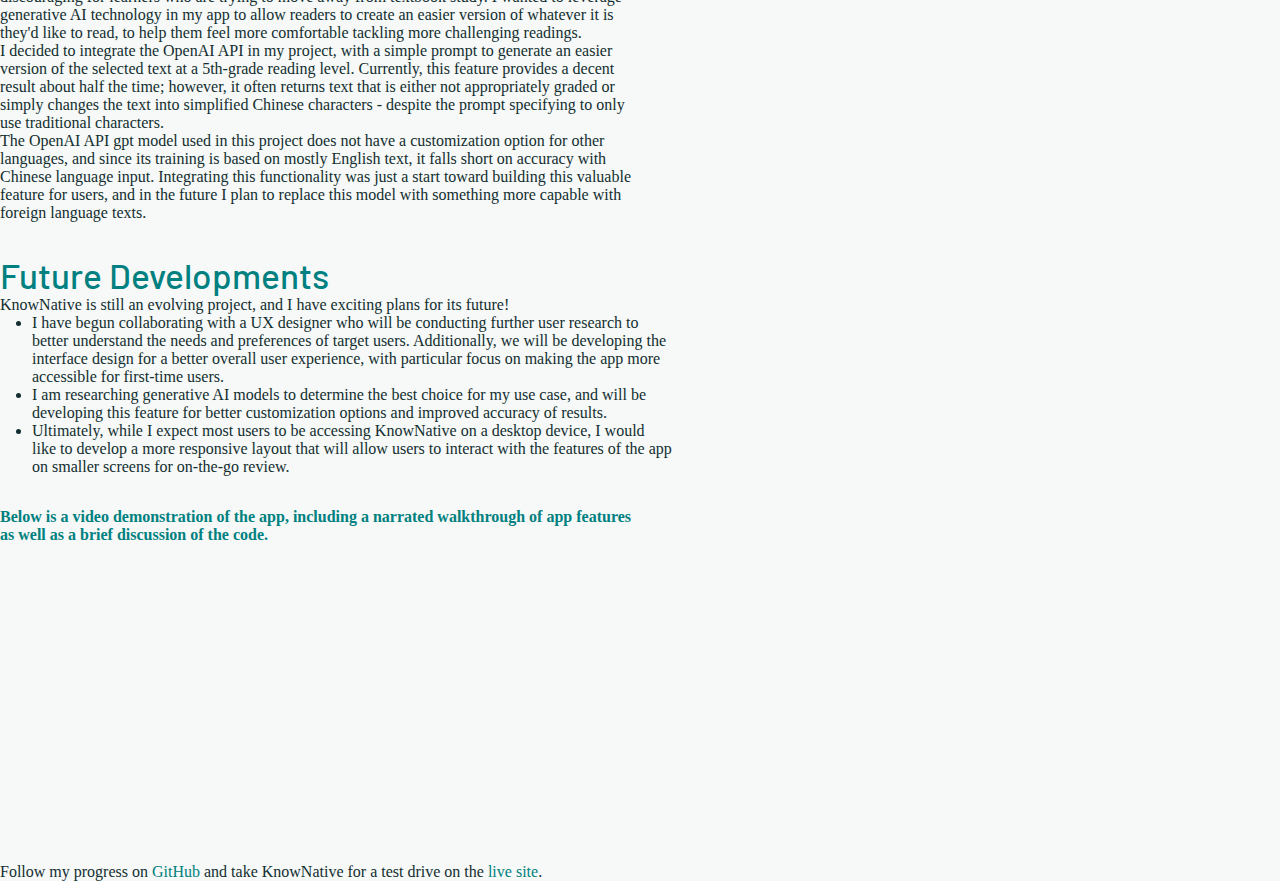
==== commit 9f363eb4: "Limit line length on body text for improved readability" ====
--- a/knownative.html
+++ b/knownative.html
@@ -47,12 +47,12 @@
     <section class="inspiration-backstory">
       <div class="container">
         <h2 class="display-4 mb-4 heading-font">Inspiration & Backstory</h2>
-        <p><span class="accent">An idea born from a love for languages</span></p>
-        <p>As someone who has studied Japanese and traditional Chinese in both academic and self-study contexts, I am fascinated by the way people learn languages. While I took formal classes in both of my languages, I found that what truly accelerated my learning was diving into real world language by seeking out native speakers and native language materials for my study. I quickly moved away from dry textbook material and instead sought out books, articles and websites created by native speakers for native speakers to use as my primary study materials. Not only was I more engaged when studying from materials I was actually interested in, but I gained a sense of how the mechanics of the language worked in the real world, which gave me the confidence to travel around Japan and Taiwan and build deep, meaningful relationships with the people who lived there.</p>
-        <p><span class="accent">Solving a real learning problem</span></p>
-        <p>Attaining that degree of proficiency and confidence, however, required hours of pouring over articles and texts, copy-and-pasting every word I wanted to learn into a dictionary app and then again into a separate flashcard app to study from. This routine of extracting the vocabulary I needed from the articles I chose to read was tedious and time-consuming, and only delayed my progress and took my focus away from the actual material I wanted to learn. I wanted to recommend my approach to other learners, but I found that the actual process of learning was too cumbersome for most learners to bother with.</p>
-        <p><span class="accent">There has to be a better way!</span></p>
-        <p>Behind KnowNative is my drive to solve this problem — to provide an alternative to dry textbook readings by allowing learners to collect their own materials to learn from, while eliminating the need for using multiple different apps to study. With a simple and intuitive user interface packed full of functionality, KnowNative allows learners to keep their study materials all in one place, dynamically annotate their own texts, and automatically generate flashcards from their chosen words. One month ago, with this desire to put powerful study tools in the hands of other learners like myself, I set out to build KnowNative.</p>
+        <p class="ch-left mb-3"><span class="accent">An idea born from a love for languages</span></p>
+        <p class="ch-left mb-3">As someone who has studied Japanese and traditional Chinese in both academic and self-study contexts, I am fascinated by the way people learn languages. While I took formal classes in both of my languages, I found that what truly accelerated my learning was diving into real world language by seeking out native speakers and native language materials for my study. I quickly moved away from dry textbook material and instead sought out books, articles and websites created by native speakers for native speakers to use as my primary study materials. Not only was I more engaged when studying from materials I was actually interested in, but I gained a sense of how the mechanics of the language worked in the real world, which gave me the confidence to travel around Japan and Taiwan and build deep, meaningful relationships with the people who lived there.</p>
+        <p class="ch-left mb-3"><span class="accent">Solving a real learning problem</span></p>
+        <p class="ch-left mb-3">Attaining that degree of proficiency and confidence, however, required hours of pouring over articles and texts, copy-and-pasting every word I wanted to learn into a dictionary app and then again into a separate flashcard app to study from. This routine of extracting the vocabulary I needed from the articles I chose to read was tedious and time-consuming, and only delayed my progress and took my focus away from the actual material I wanted to learn. I wanted to recommend my approach to other learners, but I found that the actual process of learning was too cumbersome for most learners to bother with.</p>
+        <p class="ch-left mb-3"><span class="accent">There has to be a better way!</span></p>
+        <p class="ch-left mb-3">Behind KnowNative is my drive to solve this problem — to provide an alternative to dry textbook readings by allowing learners to collect their own materials to learn from, while eliminating the need for using multiple different apps to study. With a simple and intuitive user interface packed full of functionality, KnowNative allows learners to keep their study materials all in one place, dynamically annotate their own texts, and automatically generate flashcards from their chosen words. One month ago, with this desire to put powerful study tools in the hands of other learners like myself, I set out to build KnowNative.</p>
         <img src="./assets/kn-ss.png" alt="A screenshot of the KnowNative app" class="img-fluid mb-4 kn-ss">
         <p class="mb-4 kn-ss-caption"><i>Above: KnowNative allows users to add inline annotations and automatically generate flashcards from their selected words, streamlining the learning process and eliminating the need for users to switch back and forth between multiple apps to study.</i></p>
       </div>
@@ -63,29 +63,29 @@
         <h2 class="display-4 mb-4 heading-font">Development Steps</h2>
         <div class="step">
           <h3>User Research</h3>
-          <p>While KnowNative really is my own "dream study app", I know that I wanted to be able to share my product with other learners like myself. It was important to me to understand what others felt was important to see in a language learning app, and what features they felt were most valuable. With this in mind, I conducted a user research study to gather information on the preferences of other language learners. My user research survey recieved 21 responses.</p>
-          <p>When asked about their preferences in a language learning app for reading comprehension, respondees expressed most interest in generating flashcards, adding inline annotations and seeing sentence translastions. Adding notes alongside the text, as well as highlighting, underlining and color coding the text were less important.</p>
-          <p>When asked about features of language learning apps in general (not just for reading comprehension), language learners cared most about feeling like they're playing a game while learning, and learning about culture while studying the language.</p>
+          <p class="ch-left mb-3">While KnowNative really is my own "dream study app", I know that I wanted to be able to share my product with other learners like myself. It was important to me to understand what others felt was important to see in a language learning app, and what features they felt were most valuable. With this in mind, I conducted a user research study to gather information on the preferences of other language learners. My user research survey recieved 21 responses.</p>
+          <p class="ch-left mb-3">When asked about their preferences in a language learning app for reading comprehension, respondees expressed most interest in generating flashcards, adding inline annotations and seeing sentence translastions. Adding notes alongside the text, as well as highlighting, underlining and color coding the text were less important.</p>
+          <p class="ch-left mb-3">When asked about features of language learning apps in general (not just for reading comprehension), language learners cared most about feeling like they're playing a game while learning, and learning about culture while studying the language.</p>
           <img src="./assets/chart1.png" alt="A screenshot showing graphs of results from the user research survey" class="img-fluid my-4 chart-img">
           <img src="./assets/chart2.png" alt="A screenshot showing graphs of results from the user research survey" class="img-fluid mb-4 chart-img">
           <img src="./assets/chart3.png" alt="A screenshot showing graphs of results from the user research survey" class="img-fluid mb-4 chart-img">
         </div>
         <div class="step">
           <h3>Planning & Early Development</h3>
-          <p>When I began building KnowNative, I had only been learning React for about 2 weeks. I took a relatively conservative approach to planning the project, determined not to bite off more than I could chew for the 10 days I had to build the app and have it ready for my capstone presentation. At this early stage of planning, I was prioritizing the core feature of the app: importing a text and being able to click on words to see their meaning and save it as an inline annotation. My approach to building out this major feature would involve learning how to parse text into separate words, linking my app to a 3rd party dictionary or translation service, and coding out the functionality to save words to the database and render them to the page as annotations.</p>
-          <p>However, to my surprise I was able to build out this feature in just a couple days, leaving me with plenty of time to plan the other features I had only daydreamed about. Excited by how much I had been able to accomplish, I turned my attention to my "icebox" features: Full-sentence translations, automatically creating flashcards from saved words, and incoporating AI for generating easier versions of the user's imported texts.</p>
+          <p class="ch-left mb-3">When I began building KnowNative, I had only been learning React for about 2 weeks. I took a relatively conservative approach to planning the project, determined not to bite off more than I could chew for the 10 days I had to build the app and have it ready for my capstone presentation. At this early stage of planning, I was prioritizing the core feature of the app: importing a text and being able to click on words to see their meaning and save it as an inline annotation. My approach to building out this major feature would involve learning how to parse text into separate words, linking my app to a 3rd party dictionary or translation service, and coding out the functionality to save words to the database and render them to the page as annotations.</p>
+          <p class="ch-left mb-3">However, to my surprise I was able to build out this feature in just a couple days, leaving me with plenty of time to plan the other features I had only daydreamed about. Excited by how much I had been able to accomplish, I turned my attention to my "icebox" features: Full-sentence translations, automatically creating flashcards from saved words, and incoporating AI for generating easier versions of the user's imported texts.</p>
         </div>
         <div class="step">
           <h3>Challenges</h3>
-          <p><span class="accent">The unique challenges of working with traditional Chinese text</span></p>
-          <p>I am fascinated by the Chinese language and learning it has brought me so much joy and self-discovery over the years, so I chose this language as the first focus of my app. While I had considered building an app that could be used for any language, the Chinese language is complex and interesting, and it provides several unique challenges when coding with it.</p>
-          <p>One of the first challenges I faced in building KnowNative was being able to take a Chinese text and make individual words clickable to see their meaning and pronunciation. Chinese does not separate words using whitespace; this is not only a challenge for people learning the language but also makes it difficult for the application to tell one word from the next.</p>
-          <p>Luckily for me, some clever people who came before me have found a number of approaches to parsing Chinese text into words, and for my project I decided to incorporate the <a href="https://github.com/yishn/chinese-tokenizer"><span class="accent">Chinese Tokenizer</span></a> package, which links to the <a href="https://cc-cedict.org/editor/editor.php"><span class="accent">CC-CEDICT</span></a> Chinese-English dictionary to parse text into words and make their meaning and pronunciation easily accessible. I was able to integrate this into my project and adjust the functionality for the specific needs of my program — making words clickable and using dictionary results for inline annotations and flashcards.</p>
-          <p><span class="accent">Generative AI for creating "easier" versions of texts</span></p>
-          <p>I recently discovered a small startup called <a href="https://beta.diffit.me/#topic">Diffit</a>, which uses generative AI to provide a tool for teachers to generate graded readings at different  levels and languages. Inspired by this use of AI to generate learning materials, I knew that I wanted to integrate this technology in a similar way in my application. 
-          <p>With textbooks written for students, each reading is perfectly matched to the student's expected level. However, real native language materials can often be too difficult, and this can be discouraging for learners who are trying to move away from textbook study. I wanted to leverage generative AI technology in my app to allow readers to create an easier version of whatever it is they'd like to read, to help them feel more comfortable tackling more challenging readings.</p>
-          <p>I decided to integrate the OpenAI API in my project, with a simple prompt to generate an easier version of the selected text at a 5th-grade reading level. Currently, this feature provides a decent result about half the time; however, it often returns text that is either not appropriately graded or simply changes the text into simplified Chinese characters - despite the prompt specifying to only use traditional characters.</p>
-          <p>The OpenAI API gpt model used in this project does not have a customization option for other languages, and since its training is based on mostly English text, it falls short on accuracy with Chinese language input. Integrating this functionality was just a start toward building this valuable feature for users, and in the future I plan to replace this model with something more capable with foreign language texts.</p>
+          <p class="ch-left mb-3"><span class="accent">The unique challenges of working with traditional Chinese text</span></p>
+          <p class="ch-left mb-3">I am fascinated by the Chinese language and learning it has brought me so much joy and self-discovery over the years, so I chose this language as the first focus of my app. While I had considered building an app that could be used for any language, the Chinese language is complex and interesting, and it provides several unique challenges when coding with it.</p>
+          <p class="ch-left mb-3">One of the first challenges I faced in building KnowNative was being able to take a Chinese text and make individual words clickable to see their meaning and pronunciation. Chinese does not separate words using whitespace; this is not only a challenge for people learning the language but also makes it difficult for the application to tell one word from the next.</p>
+          <p class="ch-left mb-3">Luckily for me, some clever people who came before me have found a number of approaches to parsing Chinese text into words, and for my project I decided to incorporate the <a href="https://github.com/yishn/chinese-tokenizer"><span class="accent">Chinese Tokenizer</span></a> package, which links to the <a href="https://cc-cedict.org/editor/editor.php"><span class="accent">CC-CEDICT</span></a> Chinese-English dictionary to parse text into words and make their meaning and pronunciation easily accessible. I was able to integrate this into my project and adjust the functionality for the specific needs of my program — making words clickable and using dictionary results for inline annotations and flashcards.</p>
+          <p class="ch-left mb-3"><span class="accent">Generative AI for creating "easier" versions of texts</span></p>
+          <p class="ch-left mb-3">I recently discovered a small startup called <a href="https://beta.diffit.me/#topic">Diffit</a>, which uses generative AI to provide a tool for teachers to generate graded readings at different  levels and languages. Inspired by this use of AI to generate learning materials, I knew that I wanted to integrate this technology in a similar way in my application. 
+          <p class="ch-left mb-3">With textbooks written for students, each reading is perfectly matched to the student's expected level. However, real native language materials can often be too difficult, and this can be discouraging for learners who are trying to move away from textbook study. I wanted to leverage generative AI technology in my app to allow readers to create an easier version of whatever it is they'd like to read, to help them feel more comfortable tackling more challenging readings.</p>
+          <p class="ch-left mb-3">I decided to integrate the OpenAI API in my project, with a simple prompt to generate an easier version of the selected text at a 5th-grade reading level. Currently, this feature provides a decent result about half the time; however, it often returns text that is either not appropriately graded or simply changes the text into simplified Chinese characters - despite the prompt specifying to only use traditional characters.</p>
+          <p class="ch-left mb-3">The OpenAI API gpt model used in this project does not have a customization option for other languages, and since its training is based on mostly English text, it falls short on accuracy with Chinese language input. Integrating this functionality was just a start toward building this valuable feature for users, and in the future I plan to replace this model with something more capable with foreign language texts.</p>
         </div>
       </div>
     </section>
@@ -93,14 +93,14 @@
     <section class="future-developments">
       <div class="container">
         <h2 class="display-4 mb-4 heading-font">Future Developments</h2>
-        <p>KnowNative is still an evolving project, and I have exciting plans for its future!</p>
+        <p class="ch-left mb-3">KnowNative is still an evolving project, and I have exciting plans for its future!</p>
         <ul>
-          <li>I have begun collaborating with a UX designer who will be conducting further user research to better understand the needs and preferences of target users. Additionally, we will be developing the interface design for a better overall user experience, with particular focus on making the app more accessible for first-time users.</li>
-          <li>I am researching generative AI models to determine the best choice for my use case, and will be developing this feature for better customization options and improved accuracy of results.</li>
-          <li>Ultimately, while I expect most users to be accessing KnowNative on a desktop device, I would like to develop a more responsive layout that will allow users to interact with the features of the app on smaller screens for on-the-go review.</li>
+          <li class="ch-left mb-3">I have begun collaborating with a UX designer who will be conducting further user research to better understand the needs and preferences of target users. Additionally, we will be developing the interface design for a better overall user experience, with particular focus on making the app more accessible for first-time users.</li>
+          <li class="ch-left mb-3">I am researching generative AI models to determine the best choice for my use case, and will be developing this feature for better customization options and improved accuracy of results.</li>
+          <li class="ch-left mb-3">Ultimately, while I expect most users to be accessing KnowNative on a desktop device, I would like to develop a more responsive layout that will allow users to interact with the features of the app on smaller screens for on-the-go review.</li>
         </ul>
         <div class="video-demo">
-          <p><span class="accent">Below is a video demonstration of the app, including a narrated walkthrough of app features as well as a brief discussion of the code.</span></p>
+          <p class="ch-left mb-3"><span class="accent">Below is a video demonstration of the app, including a narrated walkthrough of app features as well as a brief discussion of the code.</span></p>
           <iframe width="560" height="315" src="https://www.youtube.com/embed/leRqMQnfa_4?si=yg1Haw7q2U61CNLZ" title="YouTube video player" frameborder="0" allow="accelerometer; autoplay; clipboard-write; encrypted-media; gyroscope; picture-in-picture; web-share" allowfullscreen></iframe>        
         </div>
 
--- a/styles.css
+++ b/styles.css
@@ -22,6 +22,18 @@
   padding: 8vmin 0 16vmin 0;
 }
 
+.ch {
+  width: 80ch;
+  margin: 0 auto;
+}
+
+.ch-left {
+  width: 80ch;
+  margin: 0 auto;
+  text-align: left;
+  margin-left: 0;
+}
+
 a {
   text-decoration: none;
   color: var(--accent);
@@ -235,7 +247,8 @@
   border: 1px solid #dee2e6;
   border-radius: 8px;
   padding: 20px;
-  margin-bottom: 20px;
+  margin: 0 10vmin 20px 10vmin;
+  width: 80%;
 }
 
 .job-title {
@@ -262,6 +275,8 @@
 .education-title {
   color: var(--btn);
   font-weight: bold;
+  margin: 0 10vmin 20px 10vmin;
+
 }
 
 .education-card {
@@ -269,7 +284,7 @@
   border: 1px solid #dee2e6;
   border-radius: 8px;
   padding: 20px;
-  margin-bottom: 20px;
+  margin: 0 10vmin 20px 10vmin;
 }
 
 .education-institution {
@@ -400,6 +415,7 @@
     font-size: .8rem;
     padding: 1rem;
   }
+
 }
 
 /* sm screens */
@@ -422,7 +438,6 @@
     visibility: hidden;
   }
 
-
 }
 
 /* xs screens */
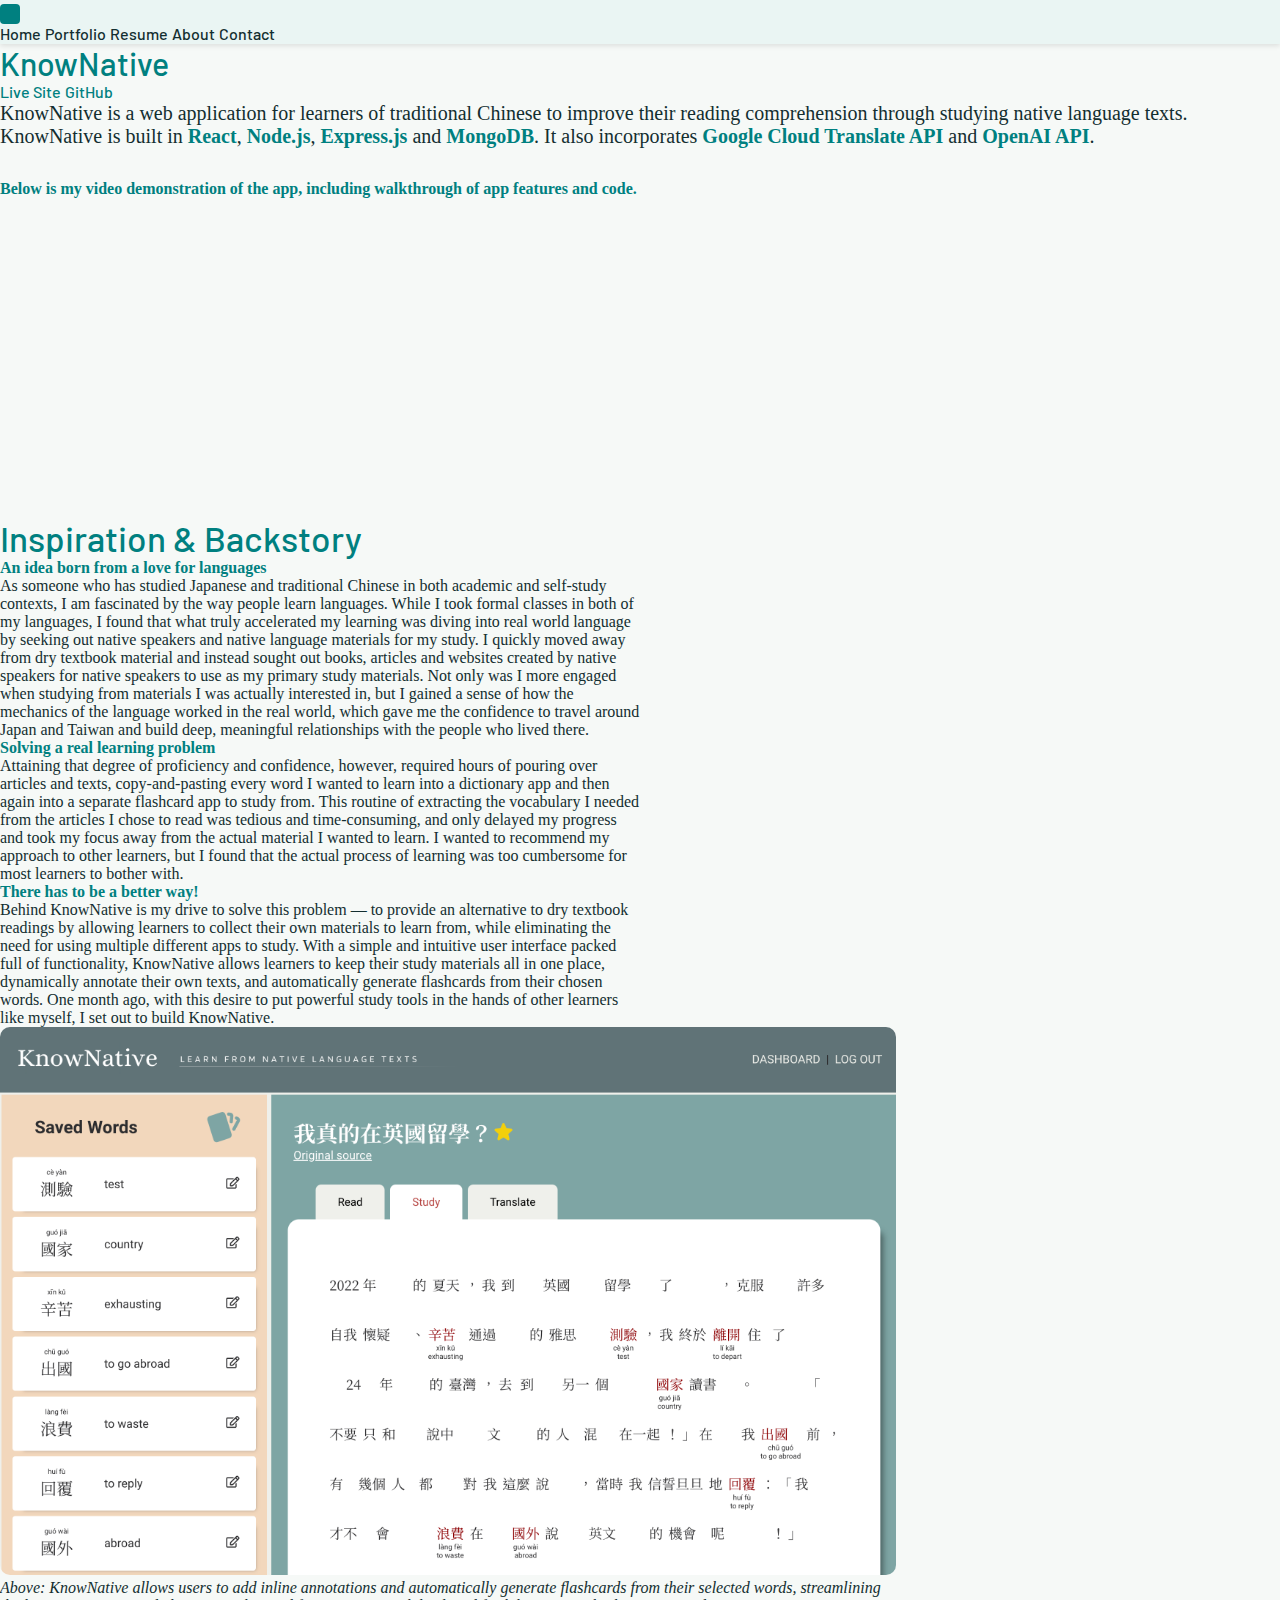
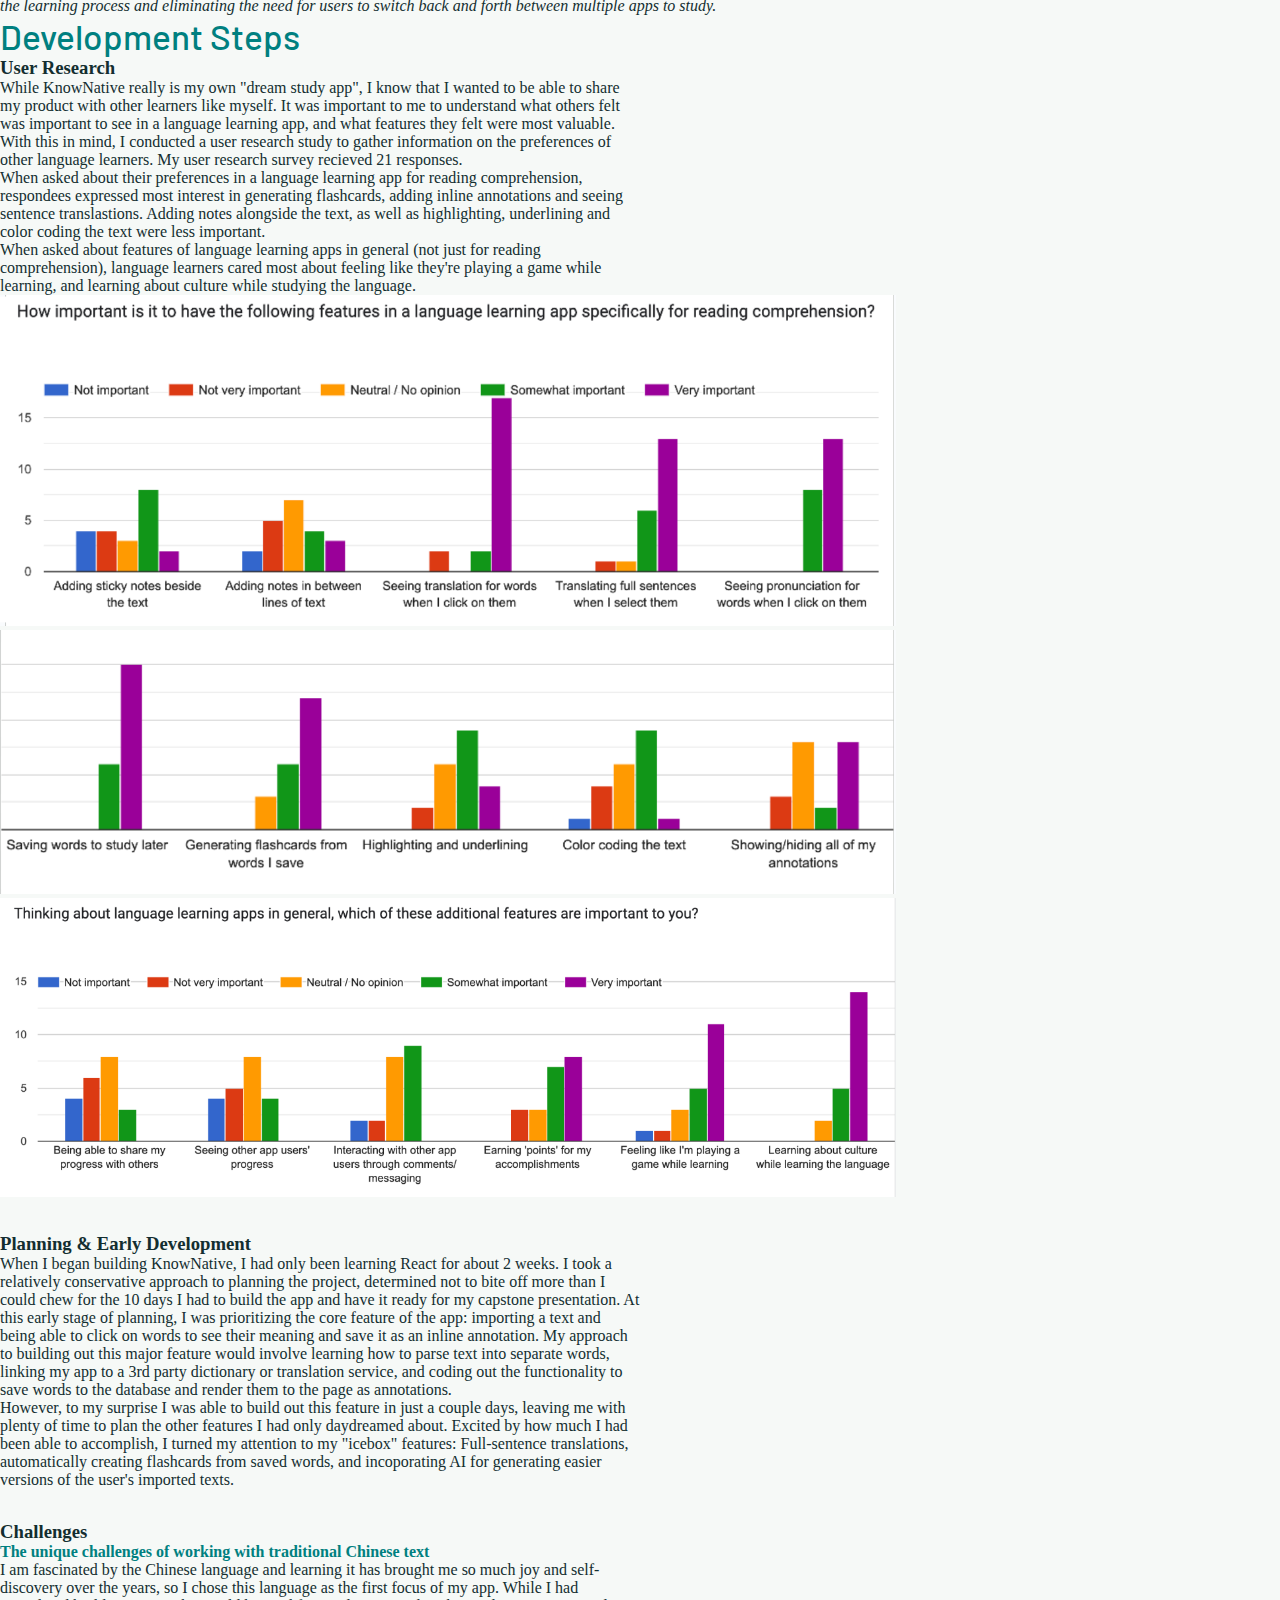
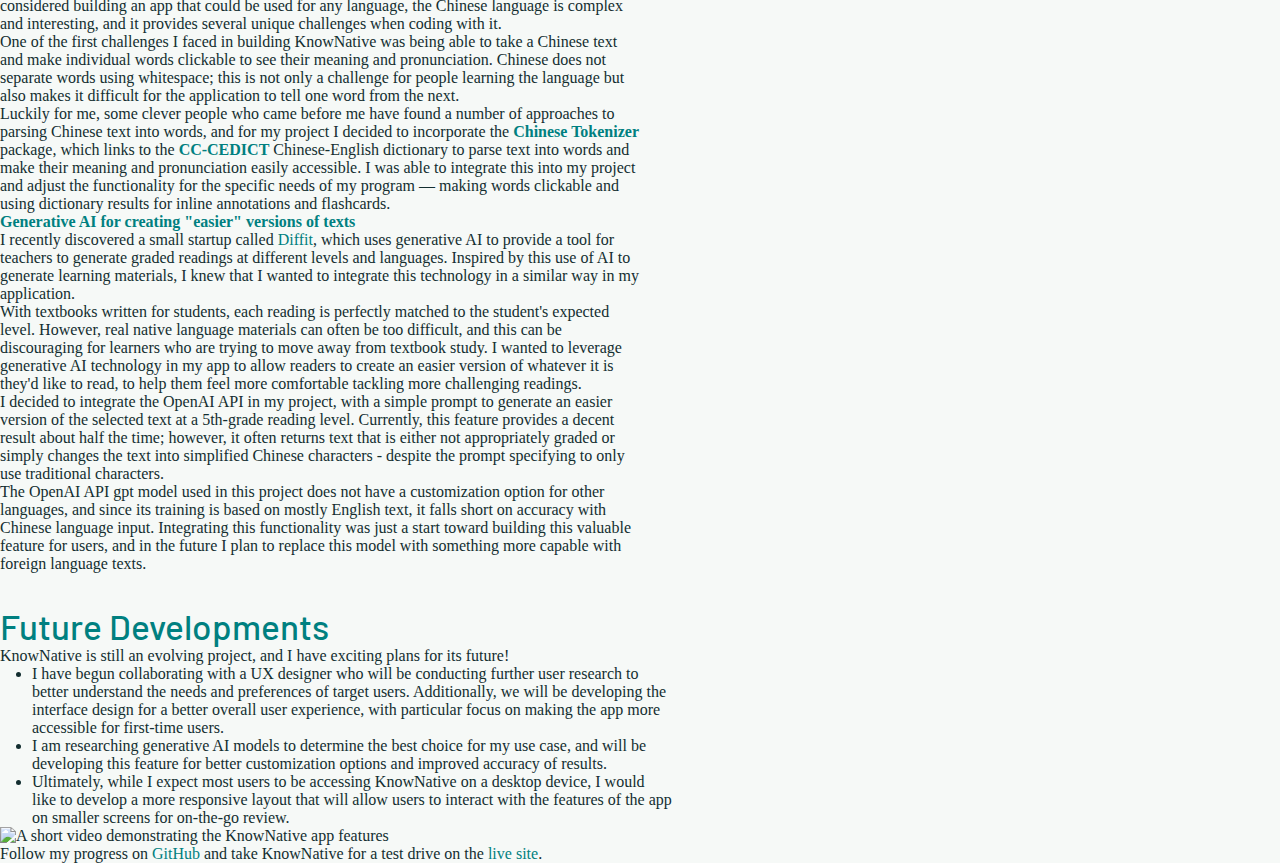
==== commit e20ab395: "Move KnowNative demo video to top of article" ====
--- a/knownative.html
+++ b/knownative.html
@@ -38,13 +38,15 @@
         <div class="d-flex flex-wrap my-2">
           <a href="https://knownative-730586de0f29.herokuapp.com/" target="_blank" class="portfolio-link heading-font me-4">Live Site</a>
           <a href="https://github.com/AbigailDawson/knownative" target="_blank" class="portfolio-link heading-font me-4">GitHub</a>
-          <a href="https://www.youtube.com/watch?v=leRqMQnfa_4" target="_blank" class="portfolio-link heading-font">Video Demo</a>
         </div>
         <p class="lead mt-4">KnowNative is a web application for learners of traditional Chinese to improve their reading comprehension through studying native language texts. KnowNative is built in <span class="accent">React</span>, <span class="accent">Node.js</span>, <span class="accent">Express.js</span> and <span class="accent">MongoDB</span>. It also incorporates <span class="accent">Google Cloud Translate API</span> and <span class="accent">OpenAI API</span>.</p>
-        <img src="./assets/kn-runthru.gif" alt="A short video demonstrating the KnowNative app features" class="img-fluid my-4 kn-runthru">
+        <div class="video-demo">
+          <p class="ch-left mb-3"><span class="accent">Below is my video demonstration of the app, including walkthrough of app features and code.</span></p>
+          <iframe width="560" height="315" src="https://www.youtube.com/embed/leRqMQnfa_4?si=yg1Haw7q2U61CNLZ" title="YouTube video player" frameborder="0" allow="accelerometer; autoplay; clipboard-write; encrypted-media; gyroscope; picture-in-picture; web-share" allowfullscreen></iframe>        
+        </div>
       </div>
     </section>
-    <section class="inspiration-backstory">
+    <section class="inspiration-backstory mt-5">
       <div class="container">
         <h2 class="display-4 mb-4 heading-font">Inspiration & Backstory</h2>
         <p class="ch-left mb-3"><span class="accent">An idea born from a love for languages</span></p>
@@ -99,11 +101,7 @@
           <li class="ch-left mb-3">I am researching generative AI models to determine the best choice for my use case, and will be developing this feature for better customization options and improved accuracy of results.</li>
           <li class="ch-left mb-3">Ultimately, while I expect most users to be accessing KnowNative on a desktop device, I would like to develop a more responsive layout that will allow users to interact with the features of the app on smaller screens for on-the-go review.</li>
         </ul>
-        <div class="video-demo">
-          <p class="ch-left mb-3"><span class="accent">Below is a video demonstration of the app, including a narrated walkthrough of app features as well as a brief discussion of the code.</span></p>
-          <iframe width="560" height="315" src="https://www.youtube.com/embed/leRqMQnfa_4?si=yg1Haw7q2U61CNLZ" title="YouTube video player" frameborder="0" allow="accelerometer; autoplay; clipboard-write; encrypted-media; gyroscope; picture-in-picture; web-share" allowfullscreen></iframe>        
-        </div>
-
+        <img src="./assets/kn-runthru.gif" alt="A short video demonstrating the KnowNative app features" class="img-fluid my-4 kn-runthru">
         <p class="mt-3 mb-5">Follow my progress on <a href="https://github.com/AbigailDawson/knownative" target="_blank">GitHub</a> and take KnowNative for a test drive on the <a href="https://knownative-730586de0f29.herokuapp.com/" target="_blank">live site</a>.</p>
       </div>
     </section>
